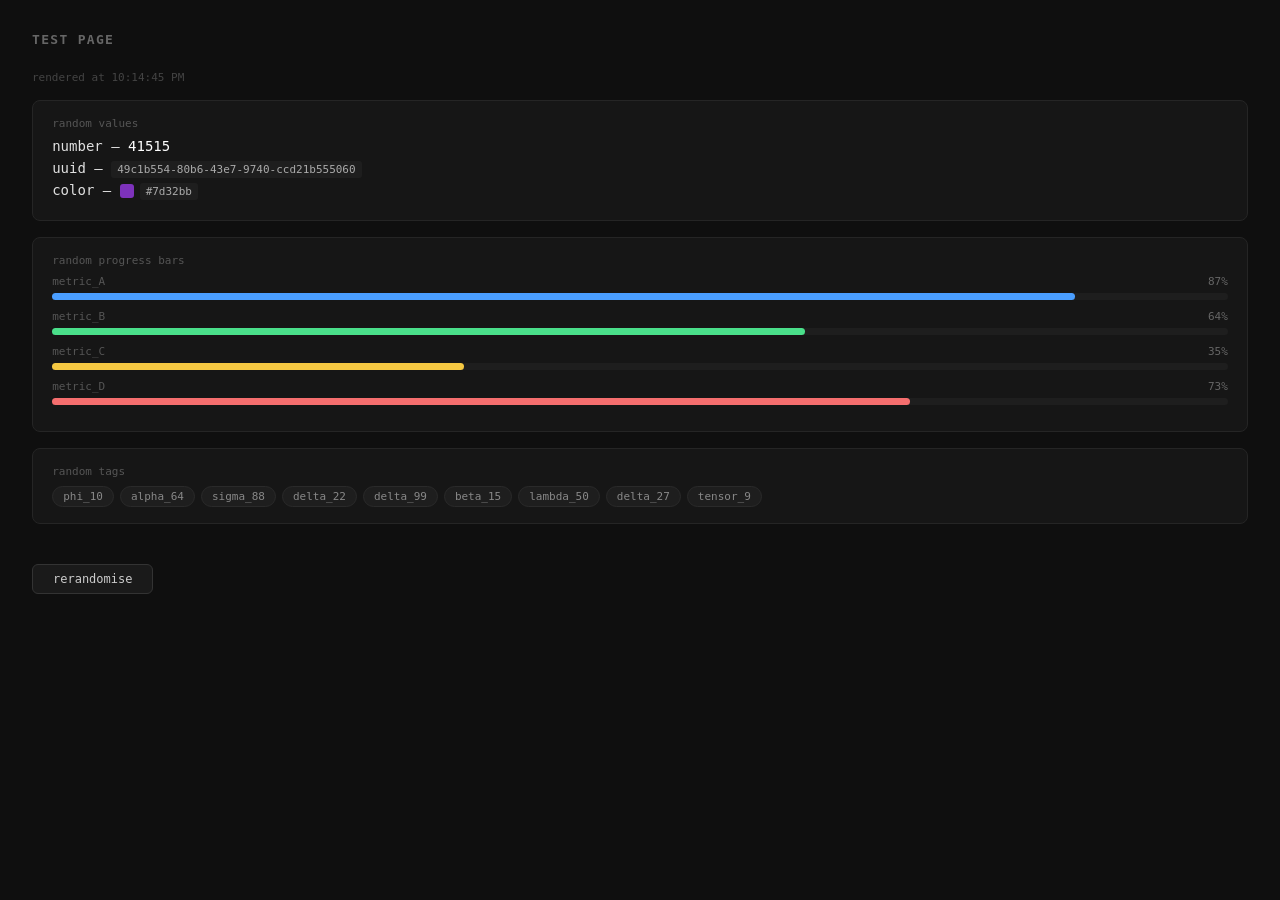
==== index.html @ 6356de1c "Deploy TEST.html via Launchpad" ====
<!DOCTYPE html>
<html lang="en">
<head>
<meta charset="UTF-8">
<meta name="viewport" content="width=device-width, initial-scale=1.0">
<title>Random Test Page</title>
<style>
  * { margin: 0; padding: 0; box-sizing: border-box; }
  body { font-family: monospace; background: #0f0f0f; color: #e0e0e0; padding: 2rem; min-height: 100vh; }
  h1 { font-size: 13px; color: #666; margin-bottom: 1.5rem; letter-spacing: 0.1em; text-transform: uppercase; }
  .card { border: 1px solid #252525; border-radius: 8px; padding: 1rem 1.2rem; margin: 1rem 0; background: #161616; }
  .label { font-size: 11px; color: #555; margin-bottom: 8px; }
  .value { font-size: 14px; color: #e0e0e0; margin-bottom: 6px; }
  .value strong { color: #fff; font-weight: 500; }
  code { font-size: 11px; color: #aaa; background: #1e1e1e; padding: 2px 6px; border-radius: 3px; }
  .colbox { display: inline-block; width: 14px; height: 14px; border-radius: 3px; vertical-align: middle; margin-right: 6px; }
  .bar-track { background: #1e1e1e; border-radius: 4px; height: 7px; margin: 5px 0 10px; }
  .bar-fill { height: 7px; border-radius: 4px; transition: width 0.3s ease; }
  .bar-label { font-size: 11px; color: #555; margin-bottom: 2px; display: flex; justify-content: space-between; }
  .tags { display: flex; flex-wrap: wrap; gap: 6px; }
  .tag { display: inline-block; padding: 3px 10px; border-radius: 20px; font-size: 11px; background: #1e1e1e; color: #888; border: 1px solid #2a2a2a; }
  .btn { margin-top: 1.5rem; padding: 7px 20px; border-radius: 6px; border: 1px solid #333; background: #1a1a1a; color: #ccc; font-family: monospace; font-size: 12px; cursor: pointer; transition: background 0.15s; }
  .btn:hover { background: #252525; color: #fff; }
  .ts { color: #444; font-size: 11px; }
</style>
</head>
<body>

<h1>Test Page</h1>
<p class="ts">rendered at <span id="ts"></span></p>

<div class="card">
  <div class="label">random values</div>
  <div class="value">number — <strong id="rnum"></strong></div>
  <div class="value">uuid — <code id="uuid"></code></div>
  <div class="value">
    color — <span class="colbox" id="colbox"></span><code id="colhex"></code>
  </div>
</div>

<div class="card">
  <div class="label">random progress bars</div>
  <div id="bars"></div>
</div>

<div class="card">
  <div class="label">random tags</div>
  <div class="tags" id="tags"></div>
</div>

<button class="btn" onclick="rerandom()">rerandomise</button>

<script>
const words = ['alpha','beta','gamma','delta','sigma','omega','zeta','kappa','lambda','theta','iota','phi','quanta','vector','tensor','matrix'];
const barColors = ['#4a9eff','#4adf8a','#f5c842','#f56e6e'];
const barNames = ['metric_A','metric_B','metric_C','metric_D'];

function rHex(){ return '#'+Math.floor(Math.random()*16777215).toString(16).padStart(6,'0'); }
function rInt(a,b){ return Math.floor(Math.random()*(b-a+1))+a; }
function rUUID(){ return 'xxxxxxxx-xxxx-4xxx-yxxx-xxxxxxxxxxxx'.replace(/[xy]/g,c=>{const r=Math.random()*16|0;return(c=='x'?r:(r&0x3|0x8)).toString(16)}); }

function rerandom(){
  document.getElementById('ts').textContent = new Date().toLocaleTimeString();
  document.getElementById('rnum').textContent = rInt(1000,99999);
  document.getElementById('uuid').textContent = rUUID();
  const c = rHex();
  document.getElementById('colbox').style.background = c;
  document.getElementById('colhex').textContent = c;

  const bars = document.getElementById('bars');
  bars.innerHTML = '';
  for(let i=0;i<4;i++){
    const w = rInt(10,100);
    bars.innerHTML += `
      <div class="bar-label"><span>${barNames[i]}</span><span style="color:#666">${w}%</span></div>
      <div class="bar-track"><div class="bar-fill" style="width:${w}%;background:${barColors[i]};"></div></div>`;
  }

  const tags = document.getElementById('tags');
  tags.innerHTML = '';
  const n = rInt(5,11);
  for(let i=0;i<n;i++) tags.innerHTML += `<span class="tag">${words[rInt(0,words.length-1)]}_${rInt(1,99)}</span>`;
}

rerandom();
</script>
</body>
</html>
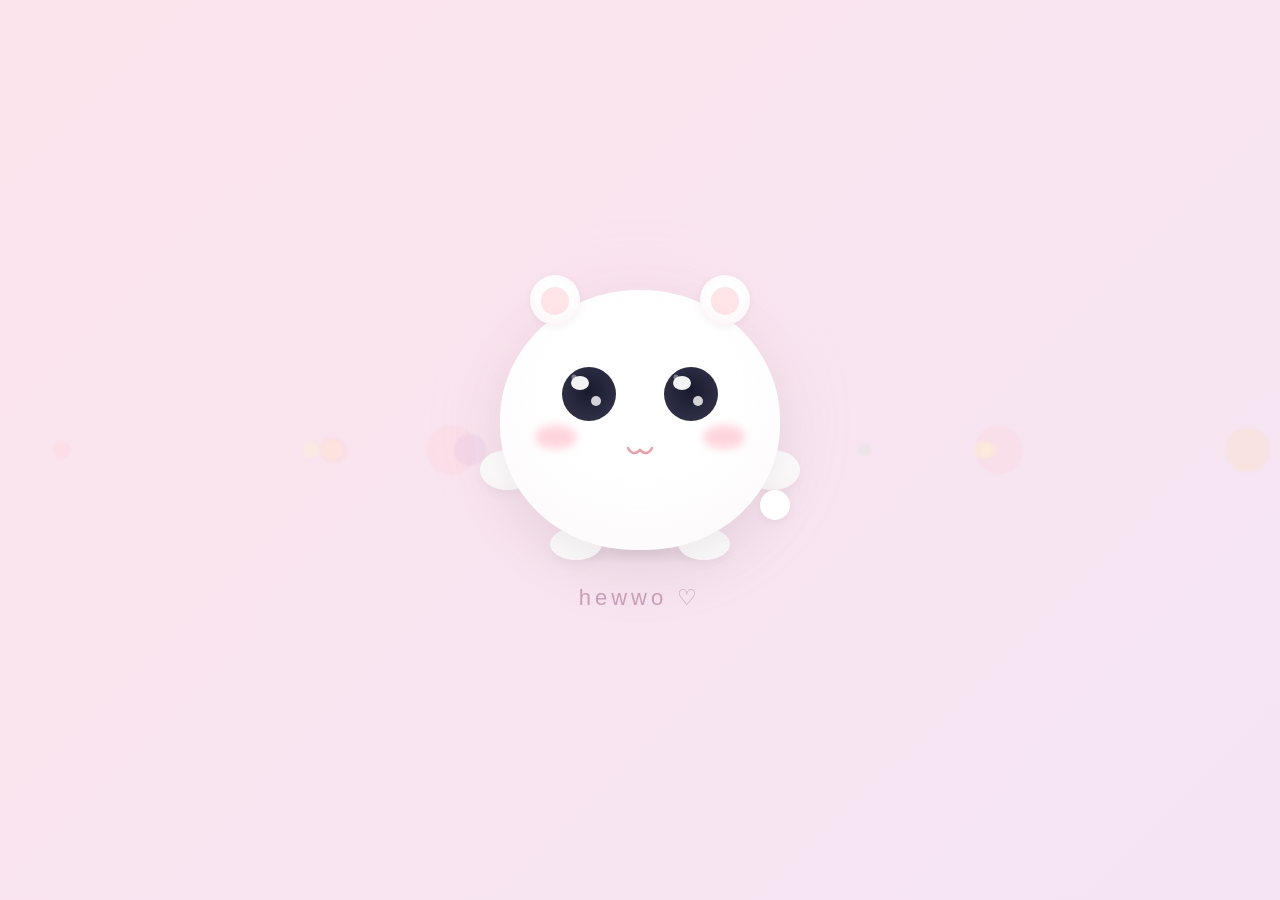
==== commit df8597a8: "Deploy absurdly cute fat white blob character website Single-file HTML page with a disturbingly cute" ====
--- a/index.html
+++ b/index.html
@@ -3,86 +3,584 @@
 <head>
 <meta charset="UTF-8">
 <meta name="viewport" content="width=device-width, initial-scale=1.0">
-<title>Random Test Page</title>
+<title>fren :3</title>
+<link rel="icon" href="data:image/svg+xml,<svg xmlns='http://www.w3.org/2000/svg' viewBox='0 0 100 100'><text y='.9em' font-size='90'>💖</text></svg>">
 <style>
   * { margin: 0; padding: 0; box-sizing: border-box; }
-  body { font-family: monospace; background: #0f0f0f; color: #e0e0e0; padding: 2rem; min-height: 100vh; }
-  h1 { font-size: 13px; color: #666; margin-bottom: 1.5rem; letter-spacing: 0.1em; text-transform: uppercase; }
-  .card { border: 1px solid #252525; border-radius: 8px; padding: 1rem 1.2rem; margin: 1rem 0; background: #161616; }
-  .label { font-size: 11px; color: #555; margin-bottom: 8px; }
-  .value { font-size: 14px; color: #e0e0e0; margin-bottom: 6px; }
-  .value strong { color: #fff; font-weight: 500; }
-  code { font-size: 11px; color: #aaa; background: #1e1e1e; padding: 2px 6px; border-radius: 3px; }
-  .colbox { display: inline-block; width: 14px; height: 14px; border-radius: 3px; vertical-align: middle; margin-right: 6px; }
-  .bar-track { background: #1e1e1e; border-radius: 4px; height: 7px; margin: 5px 0 10px; }
-  .bar-fill { height: 7px; border-radius: 4px; transition: width 0.3s ease; }
-  .bar-label { font-size: 11px; color: #555; margin-bottom: 2px; display: flex; justify-content: space-between; }
-  .tags { display: flex; flex-wrap: wrap; gap: 6px; }
-  .tag { display: inline-block; padding: 3px 10px; border-radius: 20px; font-size: 11px; background: #1e1e1e; color: #888; border: 1px solid #2a2a2a; }
-  .btn { margin-top: 1.5rem; padding: 7px 20px; border-radius: 6px; border: 1px solid #333; background: #1a1a1a; color: #ccc; font-family: monospace; font-size: 12px; cursor: pointer; transition: background 0.15s; }
-  .btn:hover { background: #252525; color: #fff; }
-  .ts { color: #444; font-size: 11px; }
+
+  body {
+    min-height: 100vh;
+    display: flex;
+    flex-direction: column;
+    align-items: center;
+    justify-content: center;
+    overflow: hidden;
+    background: linear-gradient(135deg, #fce4ec, #f3e5f5, #e8eaf6, #e0f7fa, #fff3e0, #fce4ec);
+    background-size: 600% 600%;
+    animation: gradientShift 18s ease infinite;
+    font-family: 'Segoe UI', 'Comic Sans MS', cursive, sans-serif;
+    cursor: url("data:image/svg+xml,<svg xmlns='http://www.w3.org/2000/svg' width='24' height='24' viewBox='0 0 24 24'><text y='18' font-size='18'>♥</text></svg>") 12 12, auto;
+    user-select: none;
+  }
+
+  @keyframes gradientShift {
+    0% { background-position: 0% 50%; }
+    25% { background-position: 50% 100%; }
+    50% { background-position: 100% 50%; }
+    75% { background-position: 50% 0%; }
+    100% { background-position: 0% 50%; }
+  }
+
+  /* Floating bokeh background */
+  .bokeh {
+    position: fixed;
+    border-radius: 50%;
+    opacity: 0.25;
+    pointer-events: none;
+    filter: blur(1px);
+    animation: floatBokeh linear infinite;
+  }
+
+  @keyframes floatBokeh {
+    0% { transform: translateY(110vh) scale(0.5); opacity: 0; }
+    10% { opacity: 0.25; }
+    90% { opacity: 0.25; }
+    100% { transform: translateY(-10vh) scale(1.2); opacity: 0; }
+  }
+
+  /* Scene */
+  .scene {
+    position: relative;
+    display: flex;
+    flex-direction: column;
+    align-items: center;
+    z-index: 1;
+  }
+
+  /* Ground shadow */
+  .ground-shadow {
+    width: 180px;
+    height: 30px;
+    background: radial-gradient(ellipse, rgba(0,0,0,0.1) 0%, transparent 70%);
+    border-radius: 50%;
+    margin-top: -15px;
+    animation: shadowBounce 2s ease-in-out infinite;
+  }
+
+  @keyframes shadowBounce {
+    0%, 100% { transform: scaleX(1); opacity: 0.8; }
+    30% { transform: scaleX(0.85); opacity: 0.5; }
+    60% { transform: scaleX(1.08); opacity: 0.9; }
+  }
+
+  /* Character wrapper */
+  .character {
+    position: relative;
+    animation: bounce 2s ease-in-out infinite;
+    cursor: pointer;
+  }
+
+  @keyframes bounce {
+    0%, 100% { transform: translateY(0) scaleX(1) scaleY(1); }
+    30% { transform: translateY(-18px) scaleX(0.96) scaleY(1.05); }
+    60% { transform: translateY(0) scaleX(1.04) scaleY(0.96); }
+  }
+
+  .character:hover {
+    animation: wiggle 0.4s ease-in-out infinite;
+  }
+
+  @keyframes wiggle {
+    0%, 100% { transform: translateY(-5px) rotate(0deg) scaleX(1.02); }
+    25% { transform: translateY(-10px) rotate(-4deg) scaleX(0.97) scaleY(1.04); }
+    50% { transform: translateY(-5px) rotate(0deg) scaleX(1.03) scaleY(0.97); }
+    75% { transform: translateY(-10px) rotate(4deg) scaleX(0.97) scaleY(1.04); }
+  }
+
+  /* Body */
+  .body {
+    width: 280px;
+    height: 260px;
+    background: #ffffff;
+    border-radius: 50% 50% 48% 48%;
+    position: relative;
+    box-shadow:
+      0 20px 60px rgba(0,0,0,0.08),
+      inset 0 -30px 50px rgba(240,220,230,0.15),
+      inset 0 10px 30px rgba(255,255,255,0.8),
+      0 0 80px rgba(255,200,220,0.15);
+    z-index: 2;
+  }
+
+  /* Ears - tiny round ears on top */
+  .ear {
+    position: absolute;
+    width: 50px;
+    height: 50px;
+    background: #ffffff;
+    border-radius: 50%;
+    top: -15px;
+    box-shadow:
+      inset 0 -5px 15px rgba(240,200,210,0.2),
+      0 2px 10px rgba(0,0,0,0.05);
+    z-index: 1;
+  }
+  .ear.left { left: 30px; }
+  .ear.right { right: 30px; }
+
+  .ear-inner {
+    position: absolute;
+    width: 28px;
+    height: 28px;
+    background: rgba(255,180,190,0.35);
+    border-radius: 50%;
+    top: 12px;
+    left: 11px;
+  }
+
+  /* Eyes */
+  .eye {
+    position: absolute;
+    top: 75px;
+    width: 58px;
+    height: 58px;
+    z-index: 3;
+    animation: blink 4s ease-in-out infinite;
+  }
+  .eye.left { left: 60px; }
+  .eye.right { right: 60px; }
+
+  @keyframes blink {
+    0%, 92%, 100% { transform: scaleY(1); }
+    95%, 97% { transform: scaleY(0.05); }
+  }
+
+  .eye svg { width: 100%; height: 100%; }
+
+  /* Sparkle in eyes */
+  .eye-sparkle {
+    animation: eyeSparkle 1.5s ease-in-out infinite;
+  }
+
+  @keyframes eyeSparkle {
+    0%, 100% { opacity: 0.9; }
+    50% { opacity: 1; r: 6; }
+  }
+
+  /* Blush */
+  .blush {
+    position: absolute;
+    width: 42px;
+    height: 24px;
+    background: rgba(255, 150, 170, 0.4);
+    border-radius: 50%;
+    top: 135px;
+    filter: blur(4px);
+    z-index: 3;
+    animation: blushPulse 2.5s ease-in-out infinite;
+  }
+  .blush.left { left: 35px; }
+  .blush.right { right: 35px; }
+
+  .character:hover .blush {
+    background: rgba(255, 130, 160, 0.65);
+  }
+
+  @keyframes blushPulse {
+    0%, 100% { opacity: 0.6; }
+    50% { opacity: 0.9; }
+  }
+
+  /* Mouth */
+  .mouth {
+    position: absolute;
+    top: 155px;
+    left: 50%;
+    transform: translateX(-50%);
+    z-index: 3;
+    transition: transform 0.2s ease;
+  }
+
+  .character:hover .mouth {
+    transform: translateX(-50%) scaleX(1.3) scaleY(1.1);
+  }
+
+  /* Arms */
+  .arm {
+    position: absolute;
+    width: 55px;
+    height: 40px;
+    background: #ffffff;
+    border-radius: 50%;
+    top: 160px;
+    z-index: 1;
+    box-shadow: 0 5px 15px rgba(0,0,0,0.05), inset 0 -5px 10px rgba(240,220,230,0.1);
+  }
+  .arm.left {
+    left: -20px;
+    animation: waveLeft 3s ease-in-out infinite;
+    transform-origin: right center;
+  }
+  .arm.right {
+    right: -20px;
+    animation: waveRight 3s ease-in-out infinite 0.5s;
+    transform-origin: left center;
+  }
+
+  @keyframes waveLeft {
+    0%, 100% { transform: rotate(-5deg); }
+    50% { transform: rotate(12deg); }
+  }
+  @keyframes waveRight {
+    0%, 100% { transform: rotate(5deg); }
+    50% { transform: rotate(-12deg); }
+  }
+
+  /* Feet */
+  .foot {
+    position: absolute;
+    width: 52px;
+    height: 32px;
+    background: #ffffff;
+    border-radius: 50%;
+    bottom: -10px;
+    z-index: 1;
+    box-shadow: 0 5px 15px rgba(0,0,0,0.05);
+  }
+  .foot.left { left: 50px; }
+  .foot.right { right: 50px; }
+
+  /* Tail */
+  .tail {
+    position: absolute;
+    width: 30px;
+    height: 30px;
+    background: #ffffff;
+    border-radius: 50%;
+    bottom: 30px;
+    right: -10px;
+    z-index: 0;
+    box-shadow: 0 3px 10px rgba(0,0,0,0.05);
+    animation: tailWag 1.5s ease-in-out infinite;
+    transform-origin: left center;
+  }
+
+  @keyframes tailWag {
+    0%, 100% { transform: rotate(-10deg) scale(1); }
+    50% { transform: rotate(15deg) scale(1.05); }
+  }
+
+  /* Label */
+  .label {
+    margin-top: 20px;
+    font-size: 22px;
+    color: rgba(180, 130, 160, 0.7);
+    letter-spacing: 4px;
+    font-weight: 300;
+    animation: labelPulse 3s ease-in-out infinite;
+  }
+
+  @keyframes labelPulse {
+    0%, 100% { opacity: 0.6; transform: scale(1); }
+    50% { opacity: 1; transform: scale(1.05); }
+  }
+
+  /* Particles container */
+  #particles {
+    position: fixed;
+    top: 0; left: 0;
+    width: 100%; height: 100%;
+    pointer-events: none;
+    z-index: 10;
+  }
+
+  .particle {
+    position: absolute;
+    pointer-events: none;
+    z-index: 10;
+  }
+
+  .particle.heart {
+    font-size: 20px;
+    animation: floatUp 2.5s ease-out forwards;
+  }
+
+  .particle.sparkle {
+    width: 8px;
+    height: 8px;
+    animation: sparkleAnim 1.2s ease-out forwards;
+  }
+
+  .particle.sparkle::before,
+  .particle.sparkle::after {
+    content: '';
+    position: absolute;
+    background: currentColor;
+    border-radius: 2px;
+  }
+  .particle.sparkle::before {
+    width: 100%;
+    height: 30%;
+    top: 35%;
+    left: 0;
+  }
+  .particle.sparkle::after {
+    width: 30%;
+    height: 100%;
+    top: 0;
+    left: 35%;
+  }
+
+  @keyframes floatUp {
+    0% { transform: translateY(0) scale(1) rotate(0deg); opacity: 1; }
+    100% { transform: translateY(-140px) scale(0.4) rotate(25deg); opacity: 0; }
+  }
+
+  @keyframes sparkleAnim {
+    0% { transform: scale(0) rotate(0deg); opacity: 1; }
+    50% { transform: scale(1.5) rotate(90deg); opacity: 0.8; }
+    100% { transform: scale(0) rotate(180deg); opacity: 0; }
+  }
+
+  /* Squish on click */
+  .character.squish {
+    animation: squish 0.5s ease-out;
+  }
+
+  @keyframes squish {
+    0% { transform: scaleX(1) scaleY(1); }
+    20% { transform: scaleX(1.25) scaleY(0.7); }
+    40% { transform: scaleX(0.9) scaleY(1.15); }
+    60% { transform: scaleX(1.08) scaleY(0.93); }
+    80% { transform: scaleX(0.98) scaleY(1.03); }
+    100% { transform: scaleX(1) scaleY(1); }
+  }
+
+  /* Eye highlight tracking */
+  .eye-highlight-main, .eye-highlight-small {
+    transition: transform 0.15s ease-out;
+  }
+
+  /* Responsive */
+  @media (max-width: 500px) {
+    .character { transform-origin: center center; }
+    .body { width: 200px; height: 186px; }
+    .eye { width: 42px; height: 42px; top: 52px; }
+    .eye.left { left: 42px; }
+    .eye.right { right: 42px; }
+    .blush { top: 96px; width: 32px; height: 18px; }
+    .blush.left { left: 24px; }
+    .blush.right { right: 24px; }
+    .mouth { top: 110px; }
+    .arm { width: 40px; height: 30px; top: 115px; }
+    .foot { width: 38px; height: 24px; }
+    .foot.left { left: 34px; }
+    .foot.right { right: 34px; }
+    .ear { width: 36px; height: 36px; top: -10px; }
+    .ear.left { left: 20px; }
+    .ear.right { right: 20px; }
+    .ear-inner { width: 20px; height: 20px; top: 8px; left: 8px; }
+    .tail { width: 22px; height: 22px; }
+    .ground-shadow { width: 130px; }
+    .label { font-size: 18px; }
+  }
 </style>
 </head>
 <body>
 
-<h1>Test Page</h1>
-<p class="ts">rendered at <span id="ts"></span></p>
-
-<div class="card">
-  <div class="label">random values</div>
-  <div class="value">number — <strong id="rnum"></strong></div>
-  <div class="value">uuid — <code id="uuid"></code></div>
-  <div class="value">
-    color — <span class="colbox" id="colbox"></span><code id="colhex"></code>
+<!-- Particle container -->
+<div id="particles"></div>
+
+<div class="scene">
+  <div class="character" id="character">
+    <div class="body">
+      <!-- Ears -->
+      <div class="ear left"><div class="ear-inner"></div></div>
+      <div class="ear right"><div class="ear-inner"></div></div>
+
+      <!-- Eyes -->
+      <div class="eye left" id="eyeLeft">
+        <svg viewBox="0 0 58 58">
+          <defs>
+            <radialGradient id="eyeGrad" cx="50%" cy="45%" r="50%">
+              <stop offset="0%" stop-color="#1a1a2e"/>
+              <stop offset="100%" stop-color="#2d2d44"/>
+            </radialGradient>
+          </defs>
+          <circle cx="29" cy="29" r="27" fill="url(#eyeGrad)" stroke="none"/>
+          <ellipse class="eye-highlight-main" cx="20" cy="18" rx="9" ry="7" fill="white" opacity="0.95"/>
+          <circle class="eye-highlight-small eye-sparkle" cx="36" cy="36" r="5" fill="white" opacity="0.8"/>
+          <circle cx="14" cy="12" r="2.5" fill="white" opacity="0.4"/>
+        </svg>
+      </div>
+      <div class="eye right" id="eyeRight">
+        <svg viewBox="0 0 58 58">
+          <circle cx="29" cy="29" r="27" fill="url(#eyeGrad)" stroke="none"/>
+          <ellipse class="eye-highlight-main" cx="20" cy="18" rx="9" ry="7" fill="white" opacity="0.95"/>
+          <circle class="eye-highlight-small eye-sparkle" cx="36" cy="36" r="5" fill="white" opacity="0.8"/>
+          <circle cx="14" cy="12" r="2.5" fill="white" opacity="0.4"/>
+        </svg>
+      </div>
+
+      <!-- Blush -->
+      <div class="blush left"></div>
+      <div class="blush right"></div>
+
+      <!-- Mouth - cat mouth w shape -->
+      <div class="mouth">
+        <svg width="30" height="14" viewBox="0 0 30 14">
+          <path d="M3,3 Q8,12 15,5 Q22,12 27,3" fill="none" stroke="#e8a0a8" stroke-width="2.5" stroke-linecap="round"/>
+        </svg>
+      </div>
+
+      <!-- Tail -->
+      <div class="tail"></div>
+    </div>
+
+    <!-- Arms -->
+    <div class="arm left"></div>
+    <div class="arm right"></div>
+
+    <!-- Feet -->
+    <div class="foot left"></div>
+    <div class="foot right"></div>
   </div>
+
+  <!-- Ground shadow -->
+  <div class="ground-shadow"></div>
+
+  <!-- Label -->
+  <p class="label">hewwo ♡</p>
 </div>
 
-<div class="card">
-  <div class="label">random progress bars</div>
-  <div id="bars"></div>
-</div>
-
-<div class="card">
-  <div class="label">random tags</div>
-  <div class="tags" id="tags"></div>
-</div>
-
-<button class="btn" onclick="rerandom()">rerandomise</button>
-
 <script>
-const words = ['alpha','beta','gamma','delta','sigma','omega','zeta','kappa','lambda','theta','iota','phi','quanta','vector','tensor','matrix'];
-const barColors = ['#4a9eff','#4adf8a','#f5c842','#f56e6e'];
-const barNames = ['metric_A','metric_B','metric_C','metric_D'];
-
-function rHex(){ return '#'+Math.floor(Math.random()*16777215).toString(16).padStart(6,'0'); }
-function rInt(a,b){ return Math.floor(Math.random()*(b-a+1))+a; }
-function rUUID(){ return 'xxxxxxxx-xxxx-4xxx-yxxx-xxxxxxxxxxxx'.replace(/[xy]/g,c=>{const r=Math.random()*16|0;return(c=='x'?r:(r&0x3|0x8)).toString(16)}); }
-
-function rerandom(){
-  document.getElementById('ts').textContent = new Date().toLocaleTimeString();
-  document.getElementById('rnum').textContent = rInt(1000,99999);
-  document.getElementById('uuid').textContent = rUUID();
-  const c = rHex();
-  document.getElementById('colbox').style.background = c;
-  document.getElementById('colhex').textContent = c;
-
-  const bars = document.getElementById('bars');
-  bars.innerHTML = '';
-  for(let i=0;i<4;i++){
-    const w = rInt(10,100);
-    bars.innerHTML += `
-      <div class="bar-label"><span>${barNames[i]}</span><span style="color:#666">${w}%</span></div>
-      <div class="bar-track"><div class="bar-fill" style="width:${w}%;background:${barColors[i]};"></div></div>`;
-  }
-
-  const tags = document.getElementById('tags');
-  tags.innerHTML = '';
-  const n = rInt(5,11);
-  for(let i=0;i<n;i++) tags.innerHTML += `<span class="tag">${words[rInt(0,words.length-1)]}_${rInt(1,99)}</span>`;
-}
-
-rerandom();
+  const character = document.getElementById('character');
+  const particleContainer = document.getElementById('particles');
+  const eyeLeft = document.getElementById('eyeLeft');
+  const eyeRight = document.getElementById('eyeRight');
+
+  const heartColors = ['#ffb3ba','#ffdfba','#ffffba','#baffc9','#bae1ff','#e8b3ff','#ffb3de'];
+  const sparkleColors = ['#ffd700','#ff69b4','#87ceeb','#dda0dd','#ffa07a','#98fb98'];
+  const hearts = ['♥','♡','❤','💕','💖','💗','✿','🌸'];
+
+  let particleCount = 0;
+  const MAX_PARTICLES = 40;
+
+  // Spawn floating bokeh background
+  function createBokeh() {
+    const colors = ['#ffcdd2','#f8bbd0','#e1bee7','#c5cae9','#b3e5fc','#c8e6c9','#fff9c4','#ffe0b2'];
+    for (let i = 0; i < 15; i++) {
+      const b = document.createElement('div');
+      b.className = 'bokeh';
+      const size = 10 + Math.random() * 40;
+      b.style.width = size + 'px';
+      b.style.height = size + 'px';
+      b.style.left = Math.random() * 100 + 'vw';
+      b.style.background = colors[Math.floor(Math.random() * colors.length)];
+      b.style.animationDuration = (8 + Math.random() * 12) + 's';
+      b.style.animationDelay = (-Math.random() * 20) + 's';
+      document.body.appendChild(b);
+    }
+  }
+  createBokeh();
+
+  // Particle spawning
+  function spawnHeart(x, y) {
+    if (particleCount >= MAX_PARTICLES) return;
+    const el = document.createElement('div');
+    el.className = 'particle heart';
+    el.textContent = hearts[Math.floor(Math.random() * hearts.length)];
+    el.style.left = (x + (Math.random() - 0.5) * 80) + 'px';
+    el.style.top = (y + (Math.random() - 0.5) * 40) + 'px';
+    el.style.fontSize = (14 + Math.random() * 18) + 'px';
+    el.style.color = heartColors[Math.floor(Math.random() * heartColors.length)];
+    el.style.animationDuration = (1.8 + Math.random() * 1.5) + 's';
+    particleContainer.appendChild(el);
+    particleCount++;
+    el.addEventListener('animationend', () => { el.remove(); particleCount--; });
+  }
+
+  function spawnSparkle(x, y) {
+    if (particleCount >= MAX_PARTICLES) return;
+    const el = document.createElement('div');
+    el.className = 'particle sparkle';
+    el.style.left = (x + (Math.random() - 0.5) * 100) + 'px';
+    el.style.top = (y + (Math.random() - 0.5) * 60) + 'px';
+    el.style.color = sparkleColors[Math.floor(Math.random() * sparkleColors.length)];
+    el.style.animationDuration = (0.8 + Math.random() * 0.8) + 's';
+    const size = 6 + Math.random() * 8;
+    el.style.width = size + 'px';
+    el.style.height = size + 'px';
+    particleContainer.appendChild(el);
+    particleCount++;
+    el.addEventListener('animationend', () => { el.remove(); particleCount--; });
+  }
+
+  // Ambient particles
+  setInterval(() => {
+    const rect = character.getBoundingClientRect();
+    const cx = rect.left + rect.width / 2;
+    const cy = rect.top + rect.height / 2;
+    spawnHeart(cx, cy - 30);
+    if (Math.random() > 0.4) spawnSparkle(cx, cy);
+  }, 1200);
+
+  // Hover burst
+  let hoverBurst = false;
+  character.addEventListener('mouseenter', () => {
+    if (hoverBurst) return;
+    hoverBurst = true;
+    const rect = character.getBoundingClientRect();
+    const cx = rect.left + rect.width / 2;
+    const cy = rect.top + rect.height / 2;
+    for (let i = 0; i < 8; i++) {
+      setTimeout(() => {
+        spawnHeart(cx, cy - 20);
+        spawnSparkle(cx, cy);
+      }, i * 60);
+    }
+  });
+  character.addEventListener('mouseleave', () => { hoverBurst = false; });
+
+  // Click squish + burst
+  character.addEventListener('click', (e) => {
+    character.classList.remove('squish');
+    void character.offsetWidth;
+    character.classList.add('squish');
+    setTimeout(() => character.classList.remove('squish'), 500);
+
+    const rect = character.getBoundingClientRect();
+    const cx = rect.left + rect.width / 2;
+    const cy = rect.top + rect.height / 2;
+    for (let i = 0; i < 15; i++) {
+      setTimeout(() => {
+        spawnHeart(cx, cy - 30);
+        spawnSparkle(cx, cy - 10);
+      }, i * 40);
+    }
+  });
+
+  // Eye tracking - eyes follow mouse
+  document.addEventListener('mousemove', (e) => {
+    const rect = character.getBoundingClientRect();
+    const cx = rect.left + rect.width / 2;
+    const cy = rect.top + rect.height * 0.35;
+    const dx = (e.clientX - cx) / window.innerWidth * 5;
+    const dy = (e.clientY - cy) / window.innerHeight * 4;
+    const clampDx = Math.max(-3.5, Math.min(3.5, dx));
+    const clampDy = Math.max(-2.5, Math.min(2.5, dy));
+
+    const highlights = document.querySelectorAll('.eye-highlight-main, .eye-highlight-small');
+    highlights.forEach(h => {
+      h.style.transform = `translate(${clampDx}px, ${clampDy}px)`;
+    });
+  });
+
+  // Touch support for mobile
+  character.addEventListener('touchstart', (e) => {
+    e.preventDefault();
+    character.click();
+  }, { passive: false });
 </script>
 </body>
 </html>
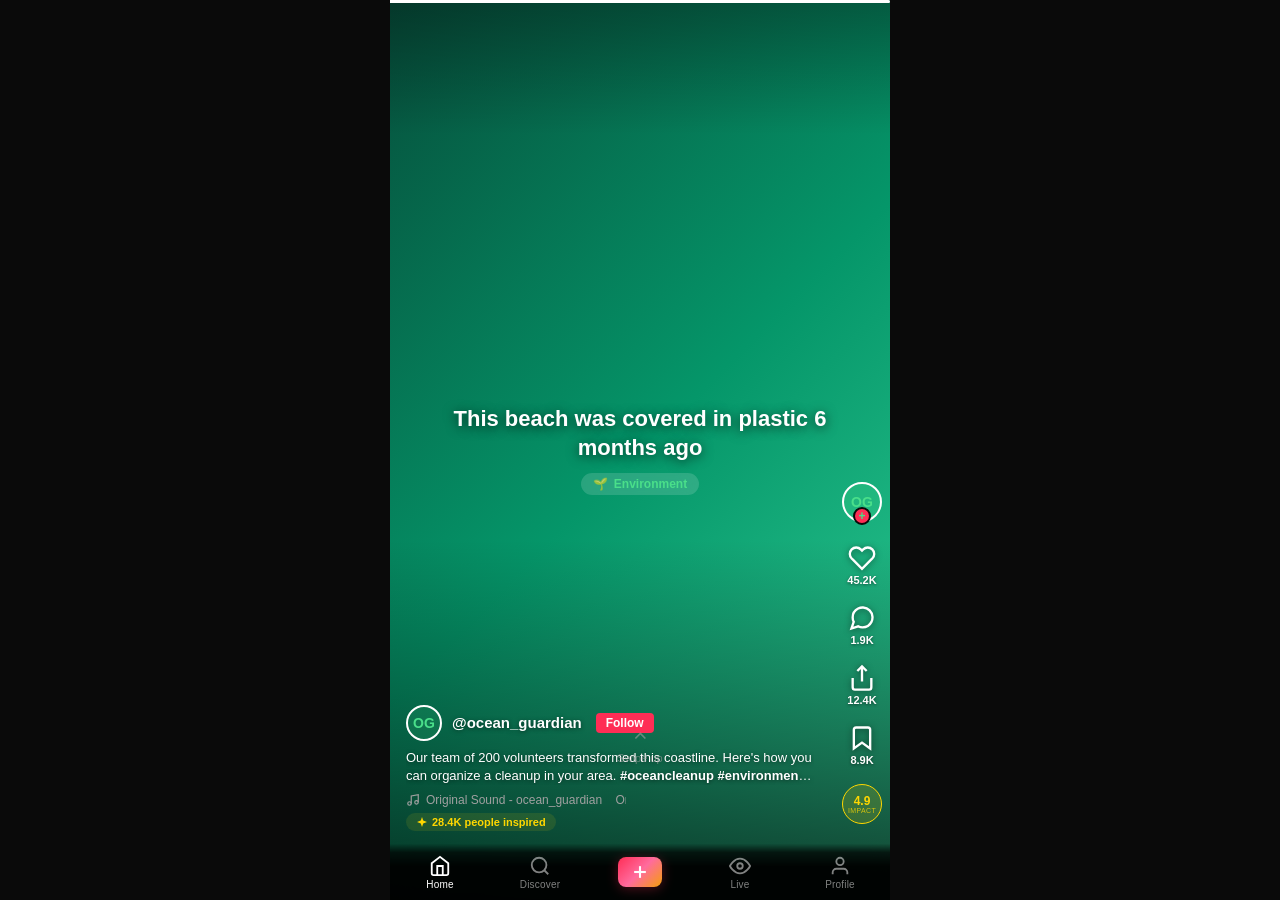
==== commit 13d4224e: "Build Uplift prototype — TikTok-style positive impact short-form video app Full working prototype wi" ====
--- a/index.html
+++ b/index.html
@@ -1,586 +1,78 @@
 <!DOCTYPE html>
 <html lang="en">
 <head>
-<meta charset="UTF-8">
-<meta name="viewport" content="width=device-width, initial-scale=1.0">
-<title>fren :3</title>
-<link rel="icon" href="data:image/svg+xml,<svg xmlns='http://www.w3.org/2000/svg' viewBox='0 0 100 100'><text y='.9em' font-size='90'>💖</text></svg>">
-<style>
-  * { margin: 0; padding: 0; box-sizing: border-box; }
-
-  body {
-    min-height: 100vh;
-    display: flex;
-    flex-direction: column;
-    align-items: center;
-    justify-content: center;
-    overflow: hidden;
-    background: linear-gradient(135deg, #fce4ec, #f3e5f5, #e8eaf6, #e0f7fa, #fff3e0, #fce4ec);
-    background-size: 600% 600%;
-    animation: gradientShift 18s ease infinite;
-    font-family: 'Segoe UI', 'Comic Sans MS', cursive, sans-serif;
-    cursor: url("data:image/svg+xml,<svg xmlns='http://www.w3.org/2000/svg' width='24' height='24' viewBox='0 0 24 24'><text y='18' font-size='18'>♥</text></svg>") 12 12, auto;
-    user-select: none;
-  }
-
-  @keyframes gradientShift {
-    0% { background-position: 0% 50%; }
-    25% { background-position: 50% 100%; }
-    50% { background-position: 100% 50%; }
-    75% { background-position: 50% 0%; }
-    100% { background-position: 0% 50%; }
-  }
-
-  /* Floating bokeh background */
-  .bokeh {
-    position: fixed;
-    border-radius: 50%;
-    opacity: 0.25;
-    pointer-events: none;
-    filter: blur(1px);
-    animation: floatBokeh linear infinite;
-  }
-
-  @keyframes floatBokeh {
-    0% { transform: translateY(110vh) scale(0.5); opacity: 0; }
-    10% { opacity: 0.25; }
-    90% { opacity: 0.25; }
-    100% { transform: translateY(-10vh) scale(1.2); opacity: 0; }
-  }
-
-  /* Scene */
-  .scene {
-    position: relative;
-    display: flex;
-    flex-direction: column;
-    align-items: center;
-    z-index: 1;
-  }
-
-  /* Ground shadow */
-  .ground-shadow {
-    width: 180px;
-    height: 30px;
-    background: radial-gradient(ellipse, rgba(0,0,0,0.1) 0%, transparent 70%);
-    border-radius: 50%;
-    margin-top: -15px;
-    animation: shadowBounce 2s ease-in-out infinite;
-  }
-
-  @keyframes shadowBounce {
-    0%, 100% { transform: scaleX(1); opacity: 0.8; }
-    30% { transform: scaleX(0.85); opacity: 0.5; }
-    60% { transform: scaleX(1.08); opacity: 0.9; }
-  }
-
-  /* Character wrapper */
-  .character {
-    position: relative;
-    animation: bounce 2s ease-in-out infinite;
-    cursor: pointer;
-  }
-
-  @keyframes bounce {
-    0%, 100% { transform: translateY(0) scaleX(1) scaleY(1); }
-    30% { transform: translateY(-18px) scaleX(0.96) scaleY(1.05); }
-    60% { transform: translateY(0) scaleX(1.04) scaleY(0.96); }
-  }
-
-  .character:hover {
-    animation: wiggle 0.4s ease-in-out infinite;
-  }
-
-  @keyframes wiggle {
-    0%, 100% { transform: translateY(-5px) rotate(0deg) scaleX(1.02); }
-    25% { transform: translateY(-10px) rotate(-4deg) scaleX(0.97) scaleY(1.04); }
-    50% { transform: translateY(-5px) rotate(0deg) scaleX(1.03) scaleY(0.97); }
-    75% { transform: translateY(-10px) rotate(4deg) scaleX(0.97) scaleY(1.04); }
-  }
-
-  /* Body */
-  .body {
-    width: 280px;
-    height: 260px;
-    background: #ffffff;
-    border-radius: 50% 50% 48% 48%;
-    position: relative;
-    box-shadow:
-      0 20px 60px rgba(0,0,0,0.08),
-      inset 0 -30px 50px rgba(240,220,230,0.15),
-      inset 0 10px 30px rgba(255,255,255,0.8),
-      0 0 80px rgba(255,200,220,0.15);
-    z-index: 2;
-  }
-
-  /* Ears - tiny round ears on top */
-  .ear {
-    position: absolute;
-    width: 50px;
-    height: 50px;
-    background: #ffffff;
-    border-radius: 50%;
-    top: -15px;
-    box-shadow:
-      inset 0 -5px 15px rgba(240,200,210,0.2),
-      0 2px 10px rgba(0,0,0,0.05);
-    z-index: 1;
-  }
-  .ear.left { left: 30px; }
-  .ear.right { right: 30px; }
-
-  .ear-inner {
-    position: absolute;
-    width: 28px;
-    height: 28px;
-    background: rgba(255,180,190,0.35);
-    border-radius: 50%;
-    top: 12px;
-    left: 11px;
-  }
-
-  /* Eyes */
-  .eye {
-    position: absolute;
-    top: 75px;
-    width: 58px;
-    height: 58px;
-    z-index: 3;
-    animation: blink 4s ease-in-out infinite;
-  }
-  .eye.left { left: 60px; }
-  .eye.right { right: 60px; }
-
-  @keyframes blink {
-    0%, 92%, 100% { transform: scaleY(1); }
-    95%, 97% { transform: scaleY(0.05); }
-  }
-
-  .eye svg { width: 100%; height: 100%; }
-
-  /* Sparkle in eyes */
-  .eye-sparkle {
-    animation: eyeSparkle 1.5s ease-in-out infinite;
-  }
-
-  @keyframes eyeSparkle {
-    0%, 100% { opacity: 0.9; }
-    50% { opacity: 1; r: 6; }
-  }
-
-  /* Blush */
-  .blush {
-    position: absolute;
-    width: 42px;
-    height: 24px;
-    background: rgba(255, 150, 170, 0.4);
-    border-radius: 50%;
-    top: 135px;
-    filter: blur(4px);
-    z-index: 3;
-    animation: blushPulse 2.5s ease-in-out infinite;
-  }
-  .blush.left { left: 35px; }
-  .blush.right { right: 35px; }
-
-  .character:hover .blush {
-    background: rgba(255, 130, 160, 0.65);
-  }
-
-  @keyframes blushPulse {
-    0%, 100% { opacity: 0.6; }
-    50% { opacity: 0.9; }
-  }
-
-  /* Mouth */
-  .mouth {
-    position: absolute;
-    top: 155px;
-    left: 50%;
-    transform: translateX(-50%);
-    z-index: 3;
-    transition: transform 0.2s ease;
-  }
-
-  .character:hover .mouth {
-    transform: translateX(-50%) scaleX(1.3) scaleY(1.1);
-  }
-
-  /* Arms */
-  .arm {
-    position: absolute;
-    width: 55px;
-    height: 40px;
-    background: #ffffff;
-    border-radius: 50%;
-    top: 160px;
-    z-index: 1;
-    box-shadow: 0 5px 15px rgba(0,0,0,0.05), inset 0 -5px 10px rgba(240,220,230,0.1);
-  }
-  .arm.left {
-    left: -20px;
-    animation: waveLeft 3s ease-in-out infinite;
-    transform-origin: right center;
-  }
-  .arm.right {
-    right: -20px;
-    animation: waveRight 3s ease-in-out infinite 0.5s;
-    transform-origin: left center;
-  }
-
-  @keyframes waveLeft {
-    0%, 100% { transform: rotate(-5deg); }
-    50% { transform: rotate(12deg); }
-  }
-  @keyframes waveRight {
-    0%, 100% { transform: rotate(5deg); }
-    50% { transform: rotate(-12deg); }
-  }
-
-  /* Feet */
-  .foot {
-    position: absolute;
-    width: 52px;
-    height: 32px;
-    background: #ffffff;
-    border-radius: 50%;
-    bottom: -10px;
-    z-index: 1;
-    box-shadow: 0 5px 15px rgba(0,0,0,0.05);
-  }
-  .foot.left { left: 50px; }
-  .foot.right { right: 50px; }
-
-  /* Tail */
-  .tail {
-    position: absolute;
-    width: 30px;
-    height: 30px;
-    background: #ffffff;
-    border-radius: 50%;
-    bottom: 30px;
-    right: -10px;
-    z-index: 0;
-    box-shadow: 0 3px 10px rgba(0,0,0,0.05);
-    animation: tailWag 1.5s ease-in-out infinite;
-    transform-origin: left center;
-  }
-
-  @keyframes tailWag {
-    0%, 100% { transform: rotate(-10deg) scale(1); }
-    50% { transform: rotate(15deg) scale(1.05); }
-  }
-
-  /* Label */
-  .label {
-    margin-top: 20px;
-    font-size: 22px;
-    color: rgba(180, 130, 160, 0.7);
-    letter-spacing: 4px;
-    font-weight: 300;
-    animation: labelPulse 3s ease-in-out infinite;
-  }
-
-  @keyframes labelPulse {
-    0%, 100% { opacity: 0.6; transform: scale(1); }
-    50% { opacity: 1; transform: scale(1.05); }
-  }
-
-  /* Particles container */
-  #particles {
-    position: fixed;
-    top: 0; left: 0;
-    width: 100%; height: 100%;
-    pointer-events: none;
-    z-index: 10;
-  }
-
-  .particle {
-    position: absolute;
-    pointer-events: none;
-    z-index: 10;
-  }
-
-  .particle.heart {
-    font-size: 20px;
-    animation: floatUp 2.5s ease-out forwards;
-  }
-
-  .particle.sparkle {
-    width: 8px;
-    height: 8px;
-    animation: sparkleAnim 1.2s ease-out forwards;
-  }
-
-  .particle.sparkle::before,
-  .particle.sparkle::after {
-    content: '';
-    position: absolute;
-    background: currentColor;
-    border-radius: 2px;
-  }
-  .particle.sparkle::before {
-    width: 100%;
-    height: 30%;
-    top: 35%;
-    left: 0;
-  }
-  .particle.sparkle::after {
-    width: 30%;
-    height: 100%;
-    top: 0;
-    left: 35%;
-  }
-
-  @keyframes floatUp {
-    0% { transform: translateY(0) scale(1) rotate(0deg); opacity: 1; }
-    100% { transform: translateY(-140px) scale(0.4) rotate(25deg); opacity: 0; }
-  }
-
-  @keyframes sparkleAnim {
-    0% { transform: scale(0) rotate(0deg); opacity: 1; }
-    50% { transform: scale(1.5) rotate(90deg); opacity: 0.8; }
-    100% { transform: scale(0) rotate(180deg); opacity: 0; }
-  }
-
-  /* Squish on click */
-  .character.squish {
-    animation: squish 0.5s ease-out;
-  }
-
-  @keyframes squish {
-    0% { transform: scaleX(1) scaleY(1); }
-    20% { transform: scaleX(1.25) scaleY(0.7); }
-    40% { transform: scaleX(0.9) scaleY(1.15); }
-    60% { transform: scaleX(1.08) scaleY(0.93); }
-    80% { transform: scaleX(0.98) scaleY(1.03); }
-    100% { transform: scaleX(1) scaleY(1); }
-  }
-
-  /* Eye highlight tracking */
-  .eye-highlight-main, .eye-highlight-small {
-    transition: transform 0.15s ease-out;
-  }
-
-  /* Responsive */
-  @media (max-width: 500px) {
-    .character { transform-origin: center center; }
-    .body { width: 200px; height: 186px; }
-    .eye { width: 42px; height: 42px; top: 52px; }
-    .eye.left { left: 42px; }
-    .eye.right { right: 42px; }
-    .blush { top: 96px; width: 32px; height: 18px; }
-    .blush.left { left: 24px; }
-    .blush.right { right: 24px; }
-    .mouth { top: 110px; }
-    .arm { width: 40px; height: 30px; top: 115px; }
-    .foot { width: 38px; height: 24px; }
-    .foot.left { left: 34px; }
-    .foot.right { right: 34px; }
-    .ear { width: 36px; height: 36px; top: -10px; }
-    .ear.left { left: 20px; }
-    .ear.right { right: 20px; }
-    .ear-inner { width: 20px; height: 20px; top: 8px; left: 8px; }
-    .tail { width: 22px; height: 22px; }
-    .ground-shadow { width: 130px; }
-    .label { font-size: 18px; }
-  }
-</style>
+  <meta charset="UTF-8">
+  <meta name="viewport" content="width=device-width, initial-scale=1.0, maximum-scale=1.0, user-scalable=no, viewport-fit=cover">
+  <meta name="theme-color" content="#0a0a0a">
+  <meta name="apple-mobile-web-app-capable" content="yes">
+  <meta name="apple-mobile-web-app-status-bar-style" content="black-translucent">
+  <title>Uplift — Content That Matters</title>
+  <link rel="stylesheet" href="css/app.css">
 </head>
 <body>
 
-<!-- Particle container -->
-<div id="particles"></div>
+  <!-- App Shell -->
+  <div id="app">
 
-<div class="scene">
-  <div class="character" id="character">
-    <div class="body">
-      <!-- Ears -->
-      <div class="ear left"><div class="ear-inner"></div></div>
-      <div class="ear right"><div class="ear-inner"></div></div>
+    <!-- Pages -->
+    <div id="page-feed" class="page active"></div>
+    <div id="page-discover" class="page"></div>
+    <div id="page-create" class="page"></div>
+    <div id="page-live" class="page"></div>
+    <div id="page-profile" class="page"></div>
 
-      <!-- Eyes -->
-      <div class="eye left" id="eyeLeft">
-        <svg viewBox="0 0 58 58">
-          <defs>
-            <radialGradient id="eyeGrad" cx="50%" cy="45%" r="50%">
-              <stop offset="0%" stop-color="#1a1a2e"/>
-              <stop offset="100%" stop-color="#2d2d44"/>
-            </radialGradient>
-          </defs>
-          <circle cx="29" cy="29" r="27" fill="url(#eyeGrad)" stroke="none"/>
-          <ellipse class="eye-highlight-main" cx="20" cy="18" rx="9" ry="7" fill="white" opacity="0.95"/>
-          <circle class="eye-highlight-small eye-sparkle" cx="36" cy="36" r="5" fill="white" opacity="0.8"/>
-          <circle cx="14" cy="12" r="2.5" fill="white" opacity="0.4"/>
-        </svg>
+    <!-- Comment Bottom Sheet -->
+    <div id="comment-backdrop" class="comment-backdrop"></div>
+    <div id="comment-sheet" class="comment-sheet">
+      <div class="comment-sheet-handle"></div>
+      <div class="comment-sheet-header">
+        <span class="comment-sheet-count"></span>
+        <button class="comment-sheet-close" aria-label="Close comments">&times;</button>
       </div>
-      <div class="eye right" id="eyeRight">
-        <svg viewBox="0 0 58 58">
-          <circle cx="29" cy="29" r="27" fill="url(#eyeGrad)" stroke="none"/>
-          <ellipse class="eye-highlight-main" cx="20" cy="18" rx="9" ry="7" fill="white" opacity="0.95"/>
-          <circle class="eye-highlight-small eye-sparkle" cx="36" cy="36" r="5" fill="white" opacity="0.8"/>
-          <circle cx="14" cy="12" r="2.5" fill="white" opacity="0.4"/>
-        </svg>
+      <div class="comment-sheet-list" id="comment-list"></div>
+      <div class="comment-sheet-input">
+        <div class="comment-avatar-small"></div>
+        <input type="text" placeholder="Add a comment..." id="comment-input">
+        <button class="comment-send" id="comment-send">
+          <svg width="20" height="20" viewBox="0 0 24 24" fill="none" stroke="currentColor" stroke-width="2"><path d="M22 2L11 13"/><path d="M22 2L15 22L11 13L2 9L22 2Z"/></svg>
+        </button>
+      </div>
+    </div>
+
+    <!-- Toast notification -->
+    <div id="toast" class="toast"></div>
+
+    <!-- Double-tap heart animation -->
+    <div id="heart-burst" class="heart-burst">
+      <svg width="80" height="80" viewBox="0 0 24 24" fill="#FF2D55"><path d="M20.84 4.61a5.5 5.5 0 0 0-7.78 0L12 5.67l-1.06-1.06a5.5 5.5 0 0 0-7.78 7.78l1.06 1.06L12 21.23l7.78-7.78 1.06-1.06a5.5 5.5 0 0 0 0-7.78z"/></svg>
       </div>
 
-      <!-- Blush -->
-      <div class="blush left"></div>
-      <div class="blush right"></div>
-
-      <!-- Mouth - cat mouth w shape -->
-      <div class="mouth">
-        <svg width="30" height="14" viewBox="0 0 30 14">
-          <path d="M3,3 Q8,12 15,5 Q22,12 27,3" fill="none" stroke="#e8a0a8" stroke-width="2.5" stroke-linecap="round"/>
-        </svg>
-      </div>
-
-      <!-- Tail -->
-      <div class="tail"></div>
-    </div>
-
-    <!-- Arms -->
-    <div class="arm left"></div>
-    <div class="arm right"></div>
-
-    <!-- Feet -->
-    <div class="foot left"></div>
-    <div class="foot right"></div>
+    <!-- Bottom Navigation -->
+    <nav id="bottom-nav" class="bottom-nav">
+      <button class="nav-item active" data-page="feed">
+        <svg width="24" height="24" viewBox="0 0 24 24" fill="none" stroke="currentColor" stroke-width="2"><path d="M3 9l9-7 9 7v11a2 2 0 0 1-2 2H5a2 2 0 0 1-2-2z"/><polyline points="9 22 9 12 15 12 15 22"/></svg>
+        <span>Home</span>
+      </button>
+      <button class="nav-item" data-page="discover">
+        <svg width="24" height="24" viewBox="0 0 24 24" fill="none" stroke="currentColor" stroke-width="2"><circle cx="11" cy="11" r="8"/><path d="M21 21l-4.35-4.35"/></svg>
+        <span>Discover</span>
+      </button>
+      <button class="nav-item nav-create" data-page="create">
+        <div class="nav-create-btn">
+          <svg width="24" height="24" viewBox="0 0 24 24" fill="none" stroke="currentColor" stroke-width="2.5"><line x1="12" y1="5" x2="12" y2="19"/><line x1="5" y1="12" x2="19" y2="12"/></svg>
+        </div>
+      </button>
+      <button class="nav-item" data-page="live">
+        <svg width="24" height="24" viewBox="0 0 24 24" fill="none" stroke="currentColor" stroke-width="2"><path d="M1 12s4-8 11-8 11 8 11 8-4 8-11 8-11-8-11-8z"/><circle cx="12" cy="12" r="3"/></svg>
+        <span>Live</span>
+      </button>
+      <button class="nav-item" data-page="profile">
+        <svg width="24" height="24" viewBox="0 0 24 24" fill="none" stroke="currentColor" stroke-width="2"><path d="M20 21v-2a4 4 0 0 0-4-4H8a4 4 0 0 0-4 4v2"/><circle cx="12" cy="7" r="4"/></svg>
+        <span>Profile</span>
+      </button>
+    </nav>
   </div>
 
-  <!-- Ground shadow -->
-  <div class="ground-shadow"></div>
-
-  <!-- Label -->
-  <p class="label">hewwo ♡</p>
-</div>
-
-<script>
-  const character = document.getElementById('character');
-  const particleContainer = document.getElementById('particles');
-  const eyeLeft = document.getElementById('eyeLeft');
-  const eyeRight = document.getElementById('eyeRight');
-
-  const heartColors = ['#ffb3ba','#ffdfba','#ffffba','#baffc9','#bae1ff','#e8b3ff','#ffb3de'];
-  const sparkleColors = ['#ffd700','#ff69b4','#87ceeb','#dda0dd','#ffa07a','#98fb98'];
-  const hearts = ['♥','♡','❤','💕','💖','💗','✿','🌸'];
-
-  let particleCount = 0;
-  const MAX_PARTICLES = 40;
-
-  // Spawn floating bokeh background
-  function createBokeh() {
-    const colors = ['#ffcdd2','#f8bbd0','#e1bee7','#c5cae9','#b3e5fc','#c8e6c9','#fff9c4','#ffe0b2'];
-    for (let i = 0; i < 15; i++) {
-      const b = document.createElement('div');
-      b.className = 'bokeh';
-      const size = 10 + Math.random() * 40;
-      b.style.width = size + 'px';
-      b.style.height = size + 'px';
-      b.style.left = Math.random() * 100 + 'vw';
-      b.style.background = colors[Math.floor(Math.random() * colors.length)];
-      b.style.animationDuration = (8 + Math.random() * 12) + 's';
-      b.style.animationDelay = (-Math.random() * 20) + 's';
-      document.body.appendChild(b);
-    }
-  }
-  createBokeh();
-
-  // Particle spawning
-  function spawnHeart(x, y) {
-    if (particleCount >= MAX_PARTICLES) return;
-    const el = document.createElement('div');
-    el.className = 'particle heart';
-    el.textContent = hearts[Math.floor(Math.random() * hearts.length)];
-    el.style.left = (x + (Math.random() - 0.5) * 80) + 'px';
-    el.style.top = (y + (Math.random() - 0.5) * 40) + 'px';
-    el.style.fontSize = (14 + Math.random() * 18) + 'px';
-    el.style.color = heartColors[Math.floor(Math.random() * heartColors.length)];
-    el.style.animationDuration = (1.8 + Math.random() * 1.5) + 's';
-    particleContainer.appendChild(el);
-    particleCount++;
-    el.addEventListener('animationend', () => { el.remove(); particleCount--; });
-  }
-
-  function spawnSparkle(x, y) {
-    if (particleCount >= MAX_PARTICLES) return;
-    const el = document.createElement('div');
-    el.className = 'particle sparkle';
-    el.style.left = (x + (Math.random() - 0.5) * 100) + 'px';
-    el.style.top = (y + (Math.random() - 0.5) * 60) + 'px';
-    el.style.color = sparkleColors[Math.floor(Math.random() * sparkleColors.length)];
-    el.style.animationDuration = (0.8 + Math.random() * 0.8) + 's';
-    const size = 6 + Math.random() * 8;
-    el.style.width = size + 'px';
-    el.style.height = size + 'px';
-    particleContainer.appendChild(el);
-    particleCount++;
-    el.addEventListener('animationend', () => { el.remove(); particleCount--; });
-  }
-
-  // Ambient particles
-  setInterval(() => {
-    const rect = character.getBoundingClientRect();
-    const cx = rect.left + rect.width / 2;
-    const cy = rect.top + rect.height / 2;
-    spawnHeart(cx, cy - 30);
-    if (Math.random() > 0.4) spawnSparkle(cx, cy);
-  }, 1200);
-
-  // Hover burst
-  let hoverBurst = false;
-  character.addEventListener('mouseenter', () => {
-    if (hoverBurst) return;
-    hoverBurst = true;
-    const rect = character.getBoundingClientRect();
-    const cx = rect.left + rect.width / 2;
-    const cy = rect.top + rect.height / 2;
-    for (let i = 0; i < 8; i++) {
-      setTimeout(() => {
-        spawnHeart(cx, cy - 20);
-        spawnSparkle(cx, cy);
-      }, i * 60);
-    }
-  });
-  character.addEventListener('mouseleave', () => { hoverBurst = false; });
-
-  // Click squish + burst
-  character.addEventListener('click', (e) => {
-    character.classList.remove('squish');
-    void character.offsetWidth;
-    character.classList.add('squish');
-    setTimeout(() => character.classList.remove('squish'), 500);
-
-    const rect = character.getBoundingClientRect();
-    const cx = rect.left + rect.width / 2;
-    const cy = rect.top + rect.height / 2;
-    for (let i = 0; i < 15; i++) {
-      setTimeout(() => {
-        spawnHeart(cx, cy - 30);
-        spawnSparkle(cx, cy - 10);
-      }, i * 40);
-    }
-  });
-
-  // Eye tracking - eyes follow mouse
-  document.addEventListener('mousemove', (e) => {
-    const rect = character.getBoundingClientRect();
-    const cx = rect.left + rect.width / 2;
-    const cy = rect.top + rect.height * 0.35;
-    const dx = (e.clientX - cx) / window.innerWidth * 5;
-    const dy = (e.clientY - cy) / window.innerHeight * 4;
-    const clampDx = Math.max(-3.5, Math.min(3.5, dx));
-    const clampDy = Math.max(-2.5, Math.min(2.5, dy));
-
-    const highlights = document.querySelectorAll('.eye-highlight-main, .eye-highlight-small');
-    highlights.forEach(h => {
-      h.style.transform = `translate(${clampDx}px, ${clampDy}px)`;
-    });
-  });
-
-  // Touch support for mobile
-  character.addEventListener('touchstart', (e) => {
-    e.preventDefault();
-    character.click();
-  }, { passive: false });
-</script>
+  <script type="module" src="js/app.js"></script>
 </body>
 </html>
--- a/css/app.css
+++ b/css/app.css
@@ -0,0 +1,1304 @@
+/* ============================================================
+   Uplift — Positive Impact Short-Form Video App
+   ============================================================ */
+
+/* ----- Reset & Variables ----- */
+:root {
+  --bg: #0a0a0a;
+  --bg-card: #111111;
+  --bg-surface: #1a1a1a;
+  --bg-elevated: #222222;
+  --text-primary: #ffffff;
+  --text-secondary: #a0a0a0;
+  --text-muted: #666666;
+  --border: #2a2a2a;
+  --accent: #FF2D55;
+  --accent-glow: rgba(255, 45, 85, 0.3);
+  --education: #4A9EFF;
+  --environment: #4ADF8A;
+  --health: #FF6B9D;
+  --community: #FFB84A;
+  --innovation: #A855F7;
+  --kindness: #F59E0B;
+  --gold: #FFD700;
+  --nav-height: 56px;
+  --safe-bottom: env(safe-area-inset-bottom, 0px);
+  --safe-top: env(safe-area-inset-top, 0px);
+  --z-feed: 1;
+  --z-overlay: 10;
+  --z-nav: 100;
+  --z-sheet: 200;
+  --z-backdrop: 199;
+  --z-toast: 300;
+  --z-heart: 250;
+  font-family: -apple-system, BlinkMacSystemFont, 'Segoe UI', Roboto, Helvetica, Arial, sans-serif;
+}
+
+*, *::before, *::after { margin: 0; padding: 0; box-sizing: border-box; }
+
+html, body {
+  height: 100%;
+  overflow: hidden;
+  background: var(--bg);
+  color: var(--text-primary);
+  -webkit-font-smoothing: antialiased;
+  -moz-osx-font-smoothing: grayscale;
+  -webkit-tap-highlight-color: transparent;
+  touch-action: manipulation;
+}
+
+button { background: none; border: none; color: inherit; cursor: pointer; font: inherit; }
+input { font: inherit; }
+a { color: inherit; text-decoration: none; }
+
+::-webkit-scrollbar { display: none; }
+* { scrollbar-width: none; }
+
+/* ----- App Shell ----- */
+#app {
+  position: relative;
+  width: 100%;
+  height: 100%;
+  max-width: 500px;
+  margin: 0 auto;
+  overflow: hidden;
+}
+
+.page {
+  position: absolute;
+  top: 0;
+  left: 0;
+  width: 100%;
+  height: 100%;
+  display: none;
+  overflow: hidden;
+}
+.page.active { display: block; }
+
+/* ----- Bottom Navigation ----- */
+.bottom-nav {
+  position: fixed;
+  bottom: 0;
+  left: 50%;
+  transform: translateX(-50%);
+  width: 100%;
+  max-width: 500px;
+  height: calc(var(--nav-height) + var(--safe-bottom));
+  padding-bottom: var(--safe-bottom);
+  display: flex;
+  align-items: center;
+  justify-content: space-around;
+  background: linear-gradient(to top, rgba(0,0,0,0.95) 60%, rgba(0,0,0,0.7) 85%, transparent);
+  z-index: var(--z-nav);
+  backdrop-filter: blur(10px);
+  -webkit-backdrop-filter: blur(10px);
+}
+
+.nav-item {
+  display: flex;
+  flex-direction: column;
+  align-items: center;
+  gap: 2px;
+  padding: 6px 0;
+  min-width: 48px;
+  opacity: 0.5;
+  transition: opacity 0.2s, transform 0.15s;
+}
+.nav-item.active { opacity: 1; }
+.nav-item:active { transform: scale(0.9); }
+.nav-item span { font-size: 10px; font-weight: 500; letter-spacing: 0.02em; }
+.nav-item svg { width: 22px; height: 22px; }
+
+.nav-create { opacity: 1 !important; }
+.nav-create-btn {
+  width: 44px;
+  height: 30px;
+  border-radius: 8px;
+  display: flex;
+  align-items: center;
+  justify-content: center;
+  background: linear-gradient(135deg, var(--accent), #FF6B9D, var(--kindness));
+  box-shadow: 0 2px 12px var(--accent-glow);
+  transition: transform 0.15s, box-shadow 0.15s;
+}
+.nav-create:active .nav-create-btn { transform: scale(0.9); box-shadow: 0 1px 6px var(--accent-glow); }
+.nav-create-btn svg { width: 20px; height: 20px; stroke: white; }
+
+/* ----- Feed Page ----- */
+.feed-container {
+  width: 100%;
+  height: 100%;
+  overflow-y: scroll;
+  scroll-snap-type: y mandatory;
+  -webkit-overflow-scrolling: touch;
+}
+
+.video-card {
+  position: relative;
+  width: 100%;
+  height: 100dvh;
+  scroll-snap-align: start;
+  overflow: hidden;
+  display: flex;
+  align-items: center;
+  justify-content: center;
+}
+
+/* Video placeholder gradient */
+.video-bg {
+  position: absolute;
+  inset: 0;
+  background-size: 300% 300%;
+  animation: gradientShift 8s ease infinite;
+  z-index: 0;
+}
+.video-bg::after {
+  content: '';
+  position: absolute;
+  inset: 0;
+  background:
+    linear-gradient(to bottom, rgba(0,0,0,0.3) 0%, transparent 15%, transparent 60%, rgba(0,0,0,0.7) 100%);
+}
+
+/* Paused state */
+.video-card.paused .video-bg { animation-play-state: paused; }
+.video-card.paused .play-indicator { opacity: 1; transform: scale(1); }
+
+.play-indicator {
+  position: absolute;
+  top: 50%;
+  left: 50%;
+  transform: translate(-50%, -50%) scale(0.5);
+  opacity: 0;
+  transition: opacity 0.2s, transform 0.2s;
+  z-index: var(--z-overlay);
+  pointer-events: none;
+}
+.play-indicator svg { width: 64px; height: 64px; filter: drop-shadow(0 2px 8px rgba(0,0,0,0.5)); }
+
+/* Content title overlay (centered) */
+.video-content-title {
+  position: relative;
+  z-index: var(--z-overlay);
+  text-align: center;
+  padding: 20px 50px;
+  pointer-events: none;
+}
+.video-content-title h2 {
+  font-size: 22px;
+  font-weight: 700;
+  line-height: 1.3;
+  text-shadow: 0 2px 12px rgba(0,0,0,0.7);
+  margin-bottom: 10px;
+}
+.video-content-title .category-badge {
+  display: inline-flex;
+  align-items: center;
+  gap: 6px;
+  padding: 4px 12px;
+  border-radius: 20px;
+  font-size: 12px;
+  font-weight: 600;
+  background: rgba(255,255,255,0.15);
+  backdrop-filter: blur(10px);
+  -webkit-backdrop-filter: blur(10px);
+}
+
+/* Progress bar */
+.video-progress {
+  position: absolute;
+  top: 0;
+  left: 0;
+  right: 0;
+  height: 3px;
+  z-index: var(--z-overlay);
+  background: rgba(255,255,255,0.15);
+}
+.video-progress-fill {
+  height: 100%;
+  background: var(--text-primary);
+  border-radius: 0 2px 2px 0;
+  transition: width 0.3s linear;
+  width: 0%;
+}
+
+/* LIVE badge */
+.live-badge {
+  position: absolute;
+  top: 48px;
+  left: 16px;
+  display: flex;
+  align-items: center;
+  gap: 6px;
+  padding: 4px 10px;
+  border-radius: 4px;
+  background: #FF0000;
+  font-size: 11px;
+  font-weight: 700;
+  letter-spacing: 0.05em;
+  z-index: var(--z-overlay);
+  animation: livePulse 2s ease infinite;
+}
+.live-badge::before {
+  content: '';
+  width: 6px;
+  height: 6px;
+  border-radius: 50%;
+  background: white;
+  animation: liveDot 1s ease infinite;
+}
+.live-viewers {
+  position: absolute;
+  top: 48px;
+  left: 80px;
+  display: flex;
+  align-items: center;
+  gap: 4px;
+  padding: 4px 10px;
+  border-radius: 4px;
+  background: rgba(0,0,0,0.5);
+  backdrop-filter: blur(4px);
+  font-size: 11px;
+  font-weight: 600;
+  z-index: var(--z-overlay);
+}
+.live-viewers svg { width: 12px; height: 12px; }
+
+/* Bottom info overlay */
+.video-info {
+  position: absolute;
+  bottom: calc(var(--nav-height) + var(--safe-bottom) + 12px);
+  left: 0;
+  right: 60px;
+  padding: 0 16px;
+  z-index: var(--z-overlay);
+}
+.video-info-creator {
+  display: flex;
+  align-items: center;
+  gap: 10px;
+  margin-bottom: 8px;
+}
+.creator-avatar {
+  width: 36px;
+  height: 36px;
+  border-radius: 50%;
+  border: 2px solid var(--text-primary);
+  display: flex;
+  align-items: center;
+  justify-content: center;
+  font-size: 14px;
+  font-weight: 700;
+  flex-shrink: 0;
+}
+.creator-name {
+  font-size: 15px;
+  font-weight: 700;
+  text-shadow: 0 1px 4px rgba(0,0,0,0.5);
+}
+.follow-btn {
+  padding: 3px 10px;
+  border-radius: 4px;
+  font-size: 12px;
+  font-weight: 700;
+  background: var(--accent);
+  color: white;
+  margin-left: 4px;
+  transition: transform 0.15s, opacity 0.2s;
+}
+.follow-btn:active { transform: scale(0.92); }
+.follow-btn.following {
+  background: rgba(255,255,255,0.2);
+  backdrop-filter: blur(4px);
+}
+
+.video-description {
+  font-size: 13px;
+  line-height: 1.4;
+  text-shadow: 0 1px 4px rgba(0,0,0,0.5);
+  display: -webkit-box;
+  -webkit-line-clamp: 2;
+  -webkit-box-orient: vertical;
+  overflow: hidden;
+  margin-bottom: 8px;
+  transition: all 0.3s;
+}
+.video-description.expanded {
+  -webkit-line-clamp: unset;
+}
+.video-description .hashtag { color: var(--text-primary); font-weight: 600; }
+
+.video-sound {
+  display: flex;
+  align-items: center;
+  gap: 6px;
+  font-size: 12px;
+  color: var(--text-secondary);
+}
+.video-sound svg { width: 14px; height: 14px; flex-shrink: 0; }
+.sound-marquee {
+  overflow: hidden;
+  white-space: nowrap;
+  max-width: 200px;
+}
+.sound-marquee span {
+  display: inline-block;
+  animation: marquee 8s linear infinite;
+}
+
+/* Right action bar */
+.action-bar {
+  position: absolute;
+  bottom: calc(var(--nav-height) + var(--safe-bottom) + 20px);
+  right: 8px;
+  display: flex;
+  flex-direction: column;
+  align-items: center;
+  gap: 18px;
+  z-index: var(--z-overlay);
+}
+
+.action-btn {
+  display: flex;
+  flex-direction: column;
+  align-items: center;
+  gap: 2px;
+  transition: transform 0.15s;
+}
+.action-btn:active { transform: scale(0.85); }
+.action-btn svg {
+  width: 28px;
+  height: 28px;
+  filter: drop-shadow(0 1px 3px rgba(0,0,0,0.5));
+  transition: all 0.2s;
+}
+.action-btn .action-count {
+  font-size: 11px;
+  font-weight: 600;
+  text-shadow: 0 1px 3px rgba(0,0,0,0.5);
+}
+
+.action-btn.liked svg { fill: var(--accent); stroke: var(--accent); }
+.action-btn.saved svg { fill: var(--kindness); stroke: var(--kindness); }
+
+/* Impact score (special action button) */
+.action-impact {
+  width: 40px;
+  height: 40px;
+  border-radius: 50%;
+  display: flex;
+  flex-direction: column;
+  align-items: center;
+  justify-content: center;
+  background: rgba(255,215,0,0.15);
+  border: 1.5px solid var(--gold);
+  gap: 0;
+}
+.action-impact .impact-value {
+  font-size: 12px;
+  font-weight: 800;
+  color: var(--gold);
+  line-height: 1;
+}
+.action-impact .impact-label {
+  font-size: 7px;
+  color: var(--gold);
+  opacity: 0.8;
+  text-transform: uppercase;
+  letter-spacing: 0.05em;
+}
+
+/* Creator avatar in action bar */
+.action-avatar {
+  width: 40px;
+  height: 40px;
+  border-radius: 50%;
+  border: 2px solid var(--text-primary);
+  display: flex;
+  align-items: center;
+  justify-content: center;
+  font-size: 14px;
+  font-weight: 700;
+  position: relative;
+  margin-bottom: 4px;
+}
+.action-avatar-plus {
+  position: absolute;
+  bottom: -5px;
+  left: 50%;
+  transform: translateX(-50%);
+  width: 18px;
+  height: 18px;
+  border-radius: 50%;
+  background: var(--accent);
+  display: flex;
+  align-items: center;
+  justify-content: center;
+  font-size: 12px;
+  font-weight: 700;
+  border: 2px solid var(--bg);
+}
+
+/* ----- Comment Bottom Sheet ----- */
+.comment-backdrop {
+  position: fixed;
+  inset: 0;
+  background: rgba(0,0,0,0.5);
+  z-index: var(--z-backdrop);
+  opacity: 0;
+  pointer-events: none;
+  transition: opacity 0.3s;
+}
+.comment-backdrop.active {
+  opacity: 1;
+  pointer-events: auto;
+}
+
+.comment-sheet {
+  position: fixed;
+  bottom: 0;
+  left: 50%;
+  transform: translateX(-50%) translateY(100%);
+  width: 100%;
+  max-width: 500px;
+  height: 65vh;
+  background: var(--bg-surface);
+  border-radius: 16px 16px 0 0;
+  z-index: var(--z-sheet);
+  display: flex;
+  flex-direction: column;
+  transition: transform 0.35s cubic-bezier(0.32, 0.72, 0, 1);
+}
+.comment-sheet.active {
+  transform: translateX(-50%) translateY(0);
+}
+
+.comment-sheet-handle {
+  width: 36px;
+  height: 4px;
+  border-radius: 2px;
+  background: var(--text-muted);
+  margin: 10px auto 0;
+  flex-shrink: 0;
+}
+
+.comment-sheet-header {
+  display: flex;
+  align-items: center;
+  justify-content: center;
+  padding: 12px 16px;
+  border-bottom: 1px solid var(--border);
+  position: relative;
+  flex-shrink: 0;
+}
+.comment-sheet-count {
+  font-size: 14px;
+  font-weight: 700;
+}
+.comment-sheet-close {
+  position: absolute;
+  right: 16px;
+  font-size: 22px;
+  color: var(--text-secondary);
+  width: 32px;
+  height: 32px;
+  display: flex;
+  align-items: center;
+  justify-content: center;
+}
+
+.comment-sheet-list {
+  flex: 1;
+  overflow-y: auto;
+  padding: 12px 16px;
+  -webkit-overflow-scrolling: touch;
+}
+
+.comment-item {
+  display: flex;
+  gap: 10px;
+  margin-bottom: 18px;
+}
+.comment-item-avatar {
+  width: 32px;
+  height: 32px;
+  border-radius: 50%;
+  background: var(--bg-elevated);
+  display: flex;
+  align-items: center;
+  justify-content: center;
+  font-size: 12px;
+  font-weight: 700;
+  color: var(--text-secondary);
+  flex-shrink: 0;
+}
+.comment-item-body { flex: 1; }
+.comment-item-username {
+  font-size: 12px;
+  font-weight: 600;
+  color: var(--text-secondary);
+  margin-bottom: 2px;
+}
+.comment-item-text {
+  font-size: 14px;
+  line-height: 1.4;
+  margin-bottom: 4px;
+}
+.comment-item-meta {
+  display: flex;
+  align-items: center;
+  gap: 16px;
+  font-size: 11px;
+  color: var(--text-muted);
+}
+.comment-item-like {
+  display: flex;
+  align-items: center;
+  gap: 4px;
+  cursor: pointer;
+  transition: color 0.2s;
+}
+.comment-item-like:hover { color: var(--text-secondary); }
+.comment-item-like svg { width: 14px; height: 14px; }
+
+.comment-sheet-input {
+  display: flex;
+  align-items: center;
+  gap: 10px;
+  padding: 10px 16px;
+  padding-bottom: calc(10px + var(--safe-bottom));
+  border-top: 1px solid var(--border);
+  background: var(--bg-surface);
+  flex-shrink: 0;
+}
+.comment-avatar-small {
+  width: 28px;
+  height: 28px;
+  border-radius: 50%;
+  background: var(--bg-elevated);
+  flex-shrink: 0;
+}
+.comment-sheet-input input {
+  flex: 1;
+  height: 36px;
+  padding: 0 14px;
+  border-radius: 18px;
+  border: 1px solid var(--border);
+  background: var(--bg-elevated);
+  color: var(--text-primary);
+  font-size: 14px;
+  outline: none;
+  transition: border-color 0.2s;
+}
+.comment-sheet-input input:focus { border-color: var(--text-muted); }
+.comment-sheet-input input::placeholder { color: var(--text-muted); }
+.comment-send {
+  width: 36px;
+  height: 36px;
+  border-radius: 50%;
+  display: flex;
+  align-items: center;
+  justify-content: center;
+  color: var(--accent);
+  transition: transform 0.15s;
+}
+.comment-send:active { transform: scale(0.85); }
+
+/* ----- Toast ----- */
+.toast {
+  position: fixed;
+  top: 60px;
+  left: 50%;
+  transform: translateX(-50%) translateY(-100px);
+  padding: 10px 20px;
+  border-radius: 10px;
+  background: var(--bg-elevated);
+  color: var(--text-primary);
+  font-size: 13px;
+  font-weight: 600;
+  z-index: var(--z-toast);
+  opacity: 0;
+  transition: transform 0.35s cubic-bezier(0.32, 0.72, 0, 1), opacity 0.35s;
+  pointer-events: none;
+  box-shadow: 0 4px 20px rgba(0,0,0,0.4);
+  white-space: nowrap;
+}
+.toast.show {
+  transform: translateX(-50%) translateY(0);
+  opacity: 1;
+}
+
+/* ----- Heart Burst ----- */
+.heart-burst {
+  position: fixed;
+  pointer-events: none;
+  z-index: var(--z-heart);
+  opacity: 0;
+  transform: scale(0);
+  transition: none;
+}
+.heart-burst.active {
+  animation: heartBurst 0.8s cubic-bezier(0.17, 0.89, 0.32, 1.25) forwards;
+}
+
+/* ----- Discover Page ----- */
+.discover-page {
+  height: 100%;
+  overflow-y: auto;
+  -webkit-overflow-scrolling: touch;
+  padding-bottom: calc(var(--nav-height) + var(--safe-bottom) + 20px);
+}
+
+.discover-header {
+  padding: 50px 16px 16px;
+}
+.discover-header h1 {
+  font-size: 26px;
+  font-weight: 800;
+  margin-bottom: 14px;
+}
+
+.search-bar {
+  display: flex;
+  align-items: center;
+  gap: 10px;
+  padding: 10px 14px;
+  border-radius: 12px;
+  background: var(--bg-surface);
+  border: 1px solid var(--border);
+}
+.search-bar svg { width: 18px; height: 18px; color: var(--text-muted); flex-shrink: 0; }
+.search-bar input {
+  flex: 1;
+  background: none;
+  border: none;
+  color: var(--text-primary);
+  font-size: 15px;
+  outline: none;
+}
+.search-bar input::placeholder { color: var(--text-muted); }
+
+.discover-section {
+  padding: 20px 16px 0;
+}
+.discover-section-title {
+  font-size: 18px;
+  font-weight: 700;
+  margin-bottom: 14px;
+}
+
+.category-grid {
+  display: grid;
+  grid-template-columns: 1fr 1fr;
+  gap: 10px;
+}
+.category-card {
+  padding: 18px 14px;
+  border-radius: 14px;
+  position: relative;
+  overflow: hidden;
+  transition: transform 0.15s;
+}
+.category-card:active { transform: scale(0.96); }
+.category-card-icon {
+  font-size: 28px;
+  margin-bottom: 6px;
+}
+.category-card-name {
+  font-size: 14px;
+  font-weight: 700;
+}
+.category-card-count {
+  font-size: 11px;
+  color: rgba(255,255,255,0.7);
+  margin-top: 2px;
+}
+
+/* Trending horizontal scroll */
+.trending-scroll {
+  display: flex;
+  gap: 10px;
+  overflow-x: auto;
+  padding-bottom: 4px;
+  -webkit-overflow-scrolling: touch;
+  scroll-snap-type: x proximity;
+}
+.trending-card {
+  flex-shrink: 0;
+  width: 140px;
+  height: 200px;
+  border-radius: 12px;
+  overflow: hidden;
+  position: relative;
+  scroll-snap-align: start;
+  transition: transform 0.15s;
+}
+.trending-card:active { transform: scale(0.96); }
+.trending-card-bg {
+  position: absolute;
+  inset: 0;
+  background-size: 200% 200%;
+  animation: gradientShift 6s ease infinite;
+}
+.trending-card-info {
+  position: absolute;
+  bottom: 0;
+  left: 0;
+  right: 0;
+  padding: 8px 10px;
+  background: linear-gradient(to top, rgba(0,0,0,0.8), transparent);
+}
+.trending-card-title {
+  font-size: 11px;
+  font-weight: 600;
+  display: -webkit-box;
+  -webkit-line-clamp: 2;
+  -webkit-box-orient: vertical;
+  overflow: hidden;
+}
+.trending-card-views {
+  font-size: 10px;
+  color: var(--text-secondary);
+  margin-top: 2px;
+}
+
+/* Creator horizontal scroll */
+.creator-scroll {
+  display: flex;
+  gap: 16px;
+  overflow-x: auto;
+  padding-bottom: 4px;
+  -webkit-overflow-scrolling: touch;
+}
+.creator-card {
+  flex-shrink: 0;
+  display: flex;
+  flex-direction: column;
+  align-items: center;
+  gap: 6px;
+  width: 72px;
+  transition: transform 0.15s;
+}
+.creator-card:active { transform: scale(0.92); }
+.creator-card-avatar {
+  width: 56px;
+  height: 56px;
+  border-radius: 50%;
+  display: flex;
+  align-items: center;
+  justify-content: center;
+  font-size: 20px;
+  font-weight: 700;
+  border: 2px solid;
+}
+.creator-card-name {
+  font-size: 10px;
+  text-align: center;
+  color: var(--text-secondary);
+  white-space: nowrap;
+  overflow: hidden;
+  text-overflow: ellipsis;
+  width: 100%;
+}
+
+/* ----- Profile Page ----- */
+.profile-page {
+  height: 100%;
+  overflow-y: auto;
+  -webkit-overflow-scrolling: touch;
+  padding-bottom: calc(var(--nav-height) + var(--safe-bottom) + 20px);
+}
+
+.profile-header {
+  display: flex;
+  flex-direction: column;
+  align-items: center;
+  padding: 50px 16px 20px;
+}
+.profile-avatar {
+  width: 80px;
+  height: 80px;
+  border-radius: 50%;
+  display: flex;
+  align-items: center;
+  justify-content: center;
+  font-size: 30px;
+  font-weight: 800;
+  margin-bottom: 10px;
+  border: 3px solid var(--accent);
+}
+.profile-name {
+  font-size: 18px;
+  font-weight: 700;
+  margin-bottom: 2px;
+}
+.profile-username {
+  font-size: 13px;
+  color: var(--text-secondary);
+  margin-bottom: 8px;
+}
+.profile-bio {
+  font-size: 13px;
+  color: var(--text-secondary);
+  text-align: center;
+  max-width: 280px;
+  line-height: 1.4;
+  margin-bottom: 16px;
+}
+
+.profile-stats {
+  display: flex;
+  gap: 32px;
+  margin-bottom: 20px;
+}
+.profile-stat {
+  display: flex;
+  flex-direction: column;
+  align-items: center;
+}
+.profile-stat-value {
+  font-size: 17px;
+  font-weight: 800;
+}
+.profile-stat-label {
+  font-size: 11px;
+  color: var(--text-muted);
+}
+
+.profile-edit-btn {
+  padding: 8px 40px;
+  border-radius: 6px;
+  border: 1px solid var(--border);
+  background: var(--bg-surface);
+  font-size: 14px;
+  font-weight: 600;
+  transition: background 0.15s;
+}
+.profile-edit-btn:active { background: var(--bg-elevated); }
+
+/* Impact Dashboard */
+.impact-dashboard {
+  margin: 20px 16px;
+  padding: 18px;
+  border-radius: 16px;
+  background: linear-gradient(135deg, rgba(255,215,0,0.08), rgba(255,45,85,0.05));
+  border: 1px solid rgba(255,215,0,0.15);
+}
+.impact-dashboard-title {
+  font-size: 14px;
+  font-weight: 700;
+  color: var(--gold);
+  margin-bottom: 14px;
+  display: flex;
+  align-items: center;
+  gap: 6px;
+}
+.impact-dashboard-title svg { width: 18px; height: 18px; }
+
+.impact-metrics {
+  display: grid;
+  grid-template-columns: 1fr 1fr;
+  gap: 12px;
+}
+.impact-metric {
+  padding: 12px;
+  border-radius: 10px;
+  background: rgba(255,255,255,0.04);
+}
+.impact-metric-value {
+  font-size: 22px;
+  font-weight: 800;
+  margin-bottom: 2px;
+}
+.impact-metric-label {
+  font-size: 11px;
+  color: var(--text-muted);
+}
+
+.impact-categories {
+  margin-top: 14px;
+  display: flex;
+  flex-direction: column;
+  gap: 8px;
+}
+.impact-cat-row {
+  display: flex;
+  align-items: center;
+  gap: 10px;
+}
+.impact-cat-label {
+  font-size: 11px;
+  width: 80px;
+  color: var(--text-secondary);
+}
+.impact-cat-bar {
+  flex: 1;
+  height: 6px;
+  border-radius: 3px;
+  background: var(--bg-elevated);
+  overflow: hidden;
+}
+.impact-cat-fill {
+  height: 100%;
+  border-radius: 3px;
+  transition: width 0.6s ease;
+}
+
+/* Profile video grid */
+.profile-tabs {
+  display: flex;
+  border-bottom: 1px solid var(--border);
+  margin: 0 16px;
+}
+.profile-tab {
+  flex: 1;
+  padding: 12px 0;
+  text-align: center;
+  font-size: 13px;
+  font-weight: 600;
+  color: var(--text-muted);
+  border-bottom: 2px solid transparent;
+  transition: color 0.2s, border-color 0.2s;
+}
+.profile-tab.active {
+  color: var(--text-primary);
+  border-bottom-color: var(--text-primary);
+}
+
+.profile-grid {
+  display: grid;
+  grid-template-columns: 1fr 1fr 1fr;
+  gap: 2px;
+  padding: 2px 16px;
+}
+.profile-grid-item {
+  aspect-ratio: 9/16;
+  border-radius: 4px;
+  overflow: hidden;
+  position: relative;
+  transition: transform 0.15s;
+}
+.profile-grid-item:active { transform: scale(0.96); }
+.profile-grid-bg {
+  position: absolute;
+  inset: 0;
+  background-size: 200% 200%;
+  animation: gradientShift 8s ease infinite;
+}
+.profile-grid-views {
+  position: absolute;
+  bottom: 4px;
+  left: 4px;
+  font-size: 10px;
+  font-weight: 600;
+  display: flex;
+  align-items: center;
+  gap: 2px;
+  text-shadow: 0 1px 3px rgba(0,0,0,0.5);
+}
+.profile-grid-views svg { width: 12px; height: 12px; }
+
+/* ----- Live Page ----- */
+.live-page {
+  height: 100%;
+  display: flex;
+  flex-direction: column;
+  align-items: center;
+  justify-content: center;
+  padding: 40px 32px calc(var(--nav-height) + var(--safe-bottom) + 40px);
+  text-align: center;
+}
+
+.live-icon-container {
+  width: 120px;
+  height: 120px;
+  border-radius: 50%;
+  background: linear-gradient(135deg, rgba(255,45,85,0.15), rgba(255,107,157,0.1));
+  display: flex;
+  align-items: center;
+  justify-content: center;
+  margin-bottom: 24px;
+  position: relative;
+}
+.live-icon-container::before,
+.live-icon-container::after {
+  content: '';
+  position: absolute;
+  inset: -8px;
+  border-radius: 50%;
+  border: 2px solid rgba(255,45,85,0.2);
+  animation: liveRing 2s ease-out infinite;
+}
+.live-icon-container::after { animation-delay: 1s; }
+.live-icon-container svg { width: 48px; height: 48px; stroke: var(--accent); }
+
+.live-title {
+  font-size: 24px;
+  font-weight: 800;
+  margin-bottom: 10px;
+}
+.live-subtitle {
+  font-size: 15px;
+  color: var(--text-secondary);
+  line-height: 1.5;
+  margin-bottom: 28px;
+  max-width: 300px;
+}
+
+.live-features {
+  display: flex;
+  flex-direction: column;
+  gap: 12px;
+  margin-bottom: 32px;
+  width: 100%;
+  max-width: 300px;
+}
+.live-feature {
+  display: flex;
+  align-items: center;
+  gap: 12px;
+  padding: 12px 16px;
+  border-radius: 12px;
+  background: var(--bg-surface);
+  border: 1px solid var(--border);
+  text-align: left;
+}
+.live-feature-icon {
+  width: 36px;
+  height: 36px;
+  border-radius: 10px;
+  display: flex;
+  align-items: center;
+  justify-content: center;
+  font-size: 18px;
+  flex-shrink: 0;
+}
+.live-feature-text {
+  font-size: 13px;
+  font-weight: 500;
+  color: var(--text-secondary);
+}
+.live-feature-text strong {
+  color: var(--text-primary);
+  font-weight: 700;
+}
+
+.live-notify-btn {
+  padding: 14px 40px;
+  border-radius: 30px;
+  background: var(--accent);
+  color: white;
+  font-size: 15px;
+  font-weight: 700;
+  transition: transform 0.15s, box-shadow 0.15s;
+  box-shadow: 0 4px 20px var(--accent-glow);
+}
+.live-notify-btn:active {
+  transform: scale(0.95);
+  box-shadow: 0 2px 10px var(--accent-glow);
+}
+
+/* ----- Create Page ----- */
+.create-page {
+  height: 100%;
+  display: flex;
+  flex-direction: column;
+  align-items: center;
+  justify-content: center;
+  padding: 40px 32px calc(var(--nav-height) + var(--safe-bottom) + 40px);
+  text-align: center;
+}
+
+.create-icon {
+  width: 80px;
+  height: 80px;
+  border-radius: 50%;
+  background: linear-gradient(135deg, var(--accent), #FF6B9D, var(--kindness));
+  display: flex;
+  align-items: center;
+  justify-content: center;
+  margin-bottom: 20px;
+  animation: createPulse 3s ease infinite;
+  box-shadow: 0 4px 30px var(--accent-glow);
+}
+.create-icon svg { width: 36px; height: 36px; stroke: white; stroke-width: 2.5; }
+
+.create-title {
+  font-size: 22px;
+  font-weight: 800;
+  margin-bottom: 8px;
+}
+.create-subtitle {
+  font-size: 14px;
+  color: var(--text-secondary);
+  margin-bottom: 28px;
+}
+
+.create-categories {
+  display: flex;
+  flex-wrap: wrap;
+  justify-content: center;
+  gap: 8px;
+  margin-bottom: 28px;
+}
+.create-cat-chip {
+  padding: 6px 14px;
+  border-radius: 20px;
+  font-size: 12px;
+  font-weight: 600;
+  border: 1px solid;
+  transition: transform 0.15s;
+}
+.create-cat-chip:active { transform: scale(0.92); }
+
+.create-actions {
+  display: flex;
+  gap: 12px;
+}
+.create-action-btn {
+  padding: 12px 28px;
+  border-radius: 12px;
+  background: var(--bg-surface);
+  border: 1px solid var(--border);
+  display: flex;
+  align-items: center;
+  gap: 8px;
+  font-size: 14px;
+  font-weight: 600;
+  transition: background 0.15s, transform 0.15s;
+}
+.create-action-btn:active { transform: scale(0.95); background: var(--bg-elevated); }
+.create-action-btn svg { width: 20px; height: 20px; }
+
+/* ----- Animations ----- */
+@keyframes gradientShift {
+  0%, 100% { background-position: 0% 50%; }
+  50% { background-position: 100% 50%; }
+}
+
+@keyframes heartBurst {
+  0% { opacity: 0; transform: scale(0) translate(-50%, -50%); }
+  15% { opacity: 1; transform: scale(1.3) translate(-50%, -50%); }
+  30% { transform: scale(0.95) translate(-50%, -50%); }
+  45% { transform: scale(1.1) translate(-50%, -50%); }
+  80% { opacity: 1; transform: scale(1) translate(-50%, -50%); }
+  100% { opacity: 0; transform: scale(1.2) translate(-50%, -50%); }
+}
+
+@keyframes livePulse {
+  0%, 100% { opacity: 1; }
+  50% { opacity: 0.8; }
+}
+
+@keyframes liveDot {
+  0%, 100% { opacity: 1; }
+  50% { opacity: 0.3; }
+}
+
+@keyframes liveRing {
+  0% { transform: scale(1); opacity: 0.5; }
+  100% { transform: scale(1.4); opacity: 0; }
+}
+
+@keyframes marquee {
+  0% { transform: translateX(0); }
+  100% { transform: translateX(-50%); }
+}
+
+@keyframes createPulse {
+  0%, 100% { transform: scale(1); box-shadow: 0 4px 30px var(--accent-glow); }
+  50% { transform: scale(1.05); box-shadow: 0 8px 40px rgba(255,45,85,0.4); }
+}
+
+@keyframes countUp {
+  from { transform: translateY(10px); opacity: 0; }
+  to { transform: translateY(0); opacity: 1; }
+}
+
+@keyframes slideUp {
+  from { transform: translateY(20px); opacity: 0; }
+  to { transform: translateY(0); opacity: 1; }
+}
+
+/* ----- Utility ----- */
+.truncate {
+  white-space: nowrap;
+  overflow: hidden;
+  text-overflow: ellipsis;
+}
+
+/* Haptic feedback visual */
+@keyframes tapFeedback {
+  0% { transform: scale(1); }
+  50% { transform: scale(0.92); }
+  100% { transform: scale(1); }
+}
+
+/* Inspired counter animation */
+.inspired-badge {
+  display: inline-flex;
+  align-items: center;
+  gap: 4px;
+  padding: 3px 8px;
+  border-radius: 12px;
+  background: rgba(255,215,0,0.12);
+  font-size: 11px;
+  font-weight: 600;
+  color: var(--gold);
+}
+.inspired-badge svg { width: 12px; height: 12px; }
+
+/* Swipe up hint (first video only) */
+.swipe-hint {
+  position: absolute;
+  bottom: calc(var(--nav-height) + var(--safe-bottom) + 80px);
+  left: 50%;
+  transform: translateX(-50%);
+  display: flex;
+  flex-direction: column;
+  align-items: center;
+  gap: 6px;
+  z-index: var(--z-overlay);
+  animation: swipeHint 2s ease-in-out infinite;
+  opacity: 0.6;
+  pointer-events: none;
+}
+.swipe-hint span {
+  font-size: 11px;
+  color: var(--text-secondary);
+  font-weight: 500;
+}
+.swipe-hint svg {
+  width: 20px;
+  height: 20px;
+  color: var(--text-secondary);
+}
+
+@keyframes swipeHint {
+  0%, 100% { transform: translateX(-50%) translateY(0); opacity: 0.6; }
+  50% { transform: translateX(-50%) translateY(-12px); opacity: 0.3; }
+}
+
+/* Inspired count in video info */
+.video-inspired {
+  display: inline-flex;
+  align-items: center;
+  gap: 4px;
+  margin-top: 6px;
+  padding: 3px 10px;
+  border-radius: 12px;
+  background: rgba(255,215,0,0.1);
+  font-size: 11px;
+  font-weight: 600;
+  color: var(--gold);
+}
+.video-inspired svg { width: 12px; height: 12px; fill: var(--gold); }
+
+/* Loading shimmer for page transitions */
+.page-enter {
+  animation: fadeIn 0.3s ease;
+}
+@keyframes fadeIn {
+  from { opacity: 0; }
+  to { opacity: 1; }
+}
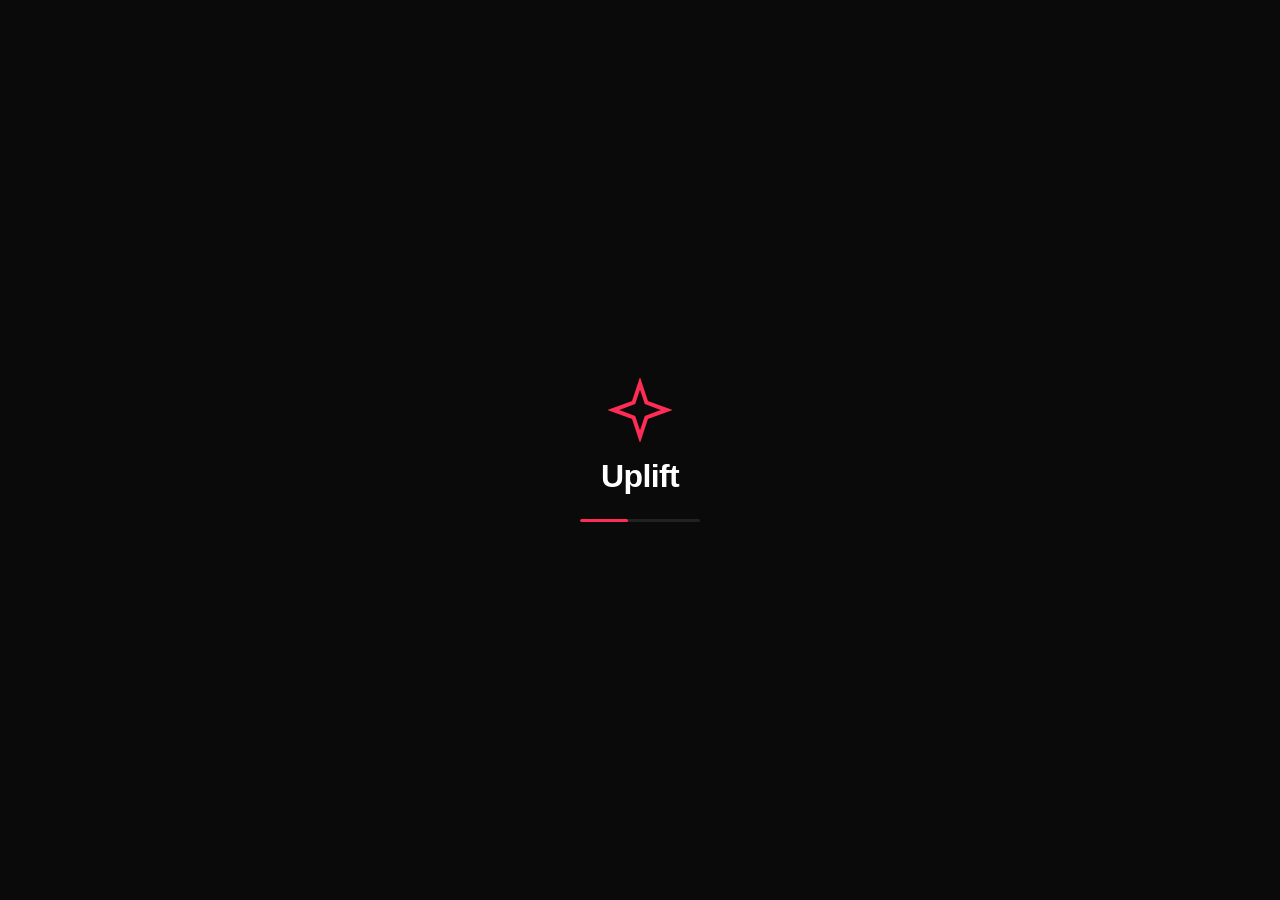
==== commit cc8c0561: "Add anonymous auth system, onboarding flow, and settings - Anonymous identity engine: random usernam" ====
--- a/index.html
+++ b/index.html
@@ -11,8 +11,24 @@
 </head>
 <body>
 
-  <!-- App Shell -->
-  <div id="app">
+  <!-- Splash Screen -->
+  <div id="splash" class="splash">
+    <div class="splash-content">
+      <div class="splash-logo">
+        <svg viewBox="0 0 24 24" fill="none" stroke="currentColor" stroke-width="1.5">
+          <path d="M12 2L14.4 9.2L22 12L14.4 14.8L12 22L9.6 14.8L2 12L9.6 9.2Z"/>
+        </svg>
+      </div>
+      <div class="splash-name">Uplift</div>
+      <div class="splash-loader"><div class="splash-loader-bar"></div></div>
+    </div>
+  </div>
+
+  <!-- Onboarding (shown if not logged in) -->
+  <div id="onboarding" class="onboarding" style="display:none;"></div>
+
+  <!-- App Shell (shown if logged in) -->
+  <div id="app" style="display:none;">
 
     <!-- Pages -->
     <div id="page-feed" class="page active"></div>
@@ -20,6 +36,7 @@
     <div id="page-create" class="page"></div>
     <div id="page-live" class="page"></div>
     <div id="page-profile" class="page"></div>
+    <div id="page-settings" class="page"></div>
 
     <!-- Comment Bottom Sheet -->
     <div id="comment-backdrop" class="comment-backdrop"></div>
@@ -31,7 +48,7 @@
       </div>
       <div class="comment-sheet-list" id="comment-list"></div>
       <div class="comment-sheet-input">
-        <div class="comment-avatar-small"></div>
+        <div class="comment-avatar-small" id="comment-user-avatar"></div>
         <input type="text" placeholder="Add a comment..." id="comment-input">
         <button class="comment-send" id="comment-send">
           <svg width="20" height="20" viewBox="0 0 24 24" fill="none" stroke="currentColor" stroke-width="2"><path d="M22 2L11 13"/><path d="M22 2L15 22L11 13L2 9L22 2Z"/></svg>
@@ -45,7 +62,7 @@
     <!-- Double-tap heart animation -->
     <div id="heart-burst" class="heart-burst">
       <svg width="80" height="80" viewBox="0 0 24 24" fill="#FF2D55"><path d="M20.84 4.61a5.5 5.5 0 0 0-7.78 0L12 5.67l-1.06-1.06a5.5 5.5 0 0 0-7.78 7.78l1.06 1.06L12 21.23l7.78-7.78 1.06-1.06a5.5 5.5 0 0 0 0-7.78z"/></svg>
-      </div>
+    </div>
 
     <!-- Bottom Navigation -->
     <nav id="bottom-nav" class="bottom-nav">
@@ -68,7 +85,7 @@
       </button>
       <button class="nav-item" data-page="profile">
         <svg width="24" height="24" viewBox="0 0 24 24" fill="none" stroke="currentColor" stroke-width="2"><path d="M20 21v-2a4 4 0 0 0-4-4H8a4 4 0 0 0-4 4v2"/><circle cx="12" cy="7" r="4"/></svg>
-        <span>Profile</span>
+        <span>Me</span>
       </button>
     </nav>
   </div>
--- a/css/app.css
+++ b/css/app.css
@@ -1302,3 +1302,311 @@
   from { opacity: 0; }
   to { opacity: 1; }
 }
+
+/* ============================================================
+   Splash Screen
+   ============================================================ */
+.splash {
+  position: fixed;
+  inset: 0;
+  background: var(--bg);
+  display: flex;
+  align-items: center;
+  justify-content: center;
+  z-index: 9999;
+  transition: opacity 0.5s, transform 0.5s;
+}
+.splash-exit {
+  opacity: 0;
+  transform: scale(1.05);
+}
+.splash-content {
+  display: flex;
+  flex-direction: column;
+  align-items: center;
+  gap: 16px;
+}
+.splash-logo {
+  width: 64px;
+  height: 64px;
+  animation: splashPulse 2s ease infinite;
+}
+.splash-logo svg { width: 100%; height: 100%; stroke: var(--accent); }
+.splash-name {
+  font-size: 32px;
+  font-weight: 800;
+  letter-spacing: -0.02em;
+}
+.splash-loader {
+  width: 120px;
+  height: 3px;
+  border-radius: 2px;
+  background: var(--bg-elevated);
+  overflow: hidden;
+  margin-top: 8px;
+}
+.splash-loader-bar {
+  width: 40%;
+  height: 100%;
+  border-radius: 2px;
+  background: var(--accent);
+  animation: splashLoad 1.2s ease infinite;
+}
+@keyframes splashPulse {
+  0%, 100% { transform: scale(1); }
+  50% { transform: scale(1.08); }
+}
+@keyframes splashLoad {
+  0% { transform: translateX(-100%); }
+  100% { transform: translateX(350%); }
+}
+
+/* ============================================================
+   Onboarding
+   ============================================================ */
+.onboarding {
+  position: fixed;
+  inset: 0;
+  background: var(--bg);
+  z-index: 5000;
+  display: flex;
+  align-items: center;
+  justify-content: center;
+  transition: opacity 0.4s;
+}
+.onboard-exit { animation: fadeOut 0.5s ease forwards; }
+.onboard-transitioning { opacity: 0.3; transition: opacity 0.15s; }
+@keyframes fadeOut { to { opacity: 0; transform: scale(0.95); } }
+
+.onboard-step {
+  width: 100%;
+  max-width: 400px;
+  padding: 40px 24px;
+  display: flex;
+  flex-direction: column;
+  align-items: center;
+  animation: slideUp 0.4s ease;
+  max-height: 100vh;
+  overflow-y: auto;
+}
+
+/* Welcome */
+.onboard-logo { text-align: center; margin-bottom: 32px; }
+.onboard-logo-icon {
+  width: 72px; height: 72px; margin: 0 auto 16px;
+  animation: splashPulse 3s ease infinite;
+}
+.onboard-logo-icon svg { width: 100%; height: 100%; stroke: var(--accent); }
+.onboard-app-name { font-size: 36px; font-weight: 800; letter-spacing: -0.02em; }
+.onboard-tagline { font-size: 16px; color: var(--text-secondary); margin-top: 4px; }
+
+.onboard-welcome-features {
+  display: flex; flex-direction: column; gap: 16px;
+  width: 100%; margin-bottom: 32px;
+}
+.onboard-feature {
+  display: flex; align-items: flex-start; gap: 14px;
+  padding: 14px 16px; border-radius: 14px;
+  background: var(--bg-surface); border: 1px solid var(--border);
+}
+.onboard-feature-icon { font-size: 24px; flex-shrink: 0; margin-top: 2px; }
+.onboard-feature strong { font-size: 14px; display: block; margin-bottom: 2px; }
+.onboard-feature p { font-size: 13px; color: var(--text-secondary); line-height: 1.4; margin: 0; }
+
+.onboard-btn {
+  width: 100%; padding: 16px; border-radius: 14px;
+  font-size: 16px; font-weight: 700; border: none; cursor: pointer;
+  transition: transform 0.15s, box-shadow 0.15s;
+}
+.onboard-btn:active { transform: scale(0.97); }
+.onboard-btn:disabled { opacity: 0.4; pointer-events: none; }
+.onboard-btn-primary {
+  background: var(--accent); color: white;
+  box-shadow: 0 4px 20px var(--accent-glow);
+}
+
+.onboard-privacy-note {
+  margin-top: 16px; font-size: 12px; color: var(--text-muted); text-align: center;
+}
+
+/* Step header (back + progress) */
+.onboard-step-header {
+  display: flex; align-items: center; gap: 12px; width: 100%; margin-bottom: 24px;
+}
+.onboard-back {
+  background: none; border: none; color: var(--text-secondary); cursor: pointer; padding: 4px;
+}
+.onboard-progress {
+  flex: 1; height: 4px; border-radius: 2px; background: var(--bg-elevated);
+}
+.onboard-progress-fill {
+  height: 100%; border-radius: 2px; background: var(--accent); transition: width 0.3s;
+}
+
+.onboard-title { font-size: 24px; font-weight: 800; margin-bottom: 8px; text-align: center; }
+.onboard-subtitle { font-size: 14px; color: var(--text-secondary); text-align: center; margin-bottom: 24px; line-height: 1.4; }
+
+/* Interest cards */
+.onboard-interest-grid {
+  display: grid; grid-template-columns: 1fr 1fr; gap: 10px; width: 100%; margin-bottom: 24px;
+}
+.onboard-interest-card {
+  position: relative; padding: 18px 14px; border-radius: 14px; border: 2px solid var(--border);
+  background: var(--bg-surface); cursor: pointer; text-align: center;
+  transition: border-color 0.2s, background 0.2s, transform 0.15s;
+  display: flex; flex-direction: column; align-items: center; gap: 6px;
+}
+.onboard-interest-card:active { transform: scale(0.96); }
+.onboard-interest-card.selected {
+  border-color: var(--cat-color); background: color-mix(in srgb, var(--cat-color) 8%, transparent);
+}
+.onboard-interest-emoji { font-size: 28px; }
+.onboard-interest-name { font-size: 13px; font-weight: 600; }
+.onboard-interest-check {
+  position: absolute; top: 8px; right: 8px; width: 22px; height: 22px;
+  border-radius: 50%; background: var(--cat-color); display: none;
+  align-items: center; justify-content: center;
+}
+.onboard-interest-check svg { width: 14px; height: 14px; stroke: white; }
+.onboard-interest-card.selected .onboard-interest-check { display: flex; }
+
+/* Identity card */
+.onboard-identity-card {
+  display: flex; flex-direction: column; align-items: center; gap: 8px;
+  padding: 28px 20px; border-radius: 18px;
+  background: var(--bg-surface); border: 1px solid var(--border);
+  width: 100%; margin-bottom: 20px;
+}
+.onboard-avatar {
+  width: 72px; height: 72px; border-radius: 50%; border: 3px solid;
+  display: flex; align-items: center; justify-content: center;
+  font-size: 24px; font-weight: 800; margin-bottom: 4px;
+}
+.onboard-identity-name { font-size: 20px; font-weight: 700; }
+.onboard-identity-username { font-size: 14px; color: var(--text-secondary); }
+.onboard-identity-actions {
+  display: flex; gap: 10px; margin-top: 12px;
+}
+.onboard-reroll {
+  display: flex; align-items: center; gap: 6px; padding: 8px 14px;
+  border-radius: 10px; border: 1px solid var(--border); background: var(--bg-elevated);
+  color: var(--text-secondary); font-size: 12px; font-weight: 600; cursor: pointer;
+  transition: background 0.15s, transform 0.15s;
+}
+.onboard-reroll:active { transform: scale(0.95); background: var(--bg-surface); }
+
+.onboard-anon-badge {
+  display: flex; align-items: center; gap: 8px;
+  padding: 10px 16px; border-radius: 10px;
+  background: rgba(74,223,138,0.08); border: 1px solid rgba(74,223,138,0.15);
+  color: var(--environment); font-size: 12px; font-weight: 600;
+  width: 100%; margin-bottom: 24px;
+}
+
+/* ============================================================
+   Settings Page
+   ============================================================ */
+.settings-page {
+  height: 100%; overflow-y: auto; -webkit-overflow-scrolling: touch;
+  padding-bottom: calc(var(--nav-height) + var(--safe-bottom) + 20px);
+}
+.settings-header {
+  display: flex; align-items: center; justify-content: space-between;
+  padding: 48px 16px 16px; position: sticky; top: 0;
+  background: var(--bg); z-index: 10;
+}
+.settings-header h1 { font-size: 18px; font-weight: 700; }
+.settings-back { color: var(--text-primary); }
+
+.settings-section { padding: 0 16px; margin-bottom: 28px; }
+.settings-section-title {
+  font-size: 12px; font-weight: 600; color: var(--text-muted);
+  text-transform: uppercase; letter-spacing: 0.05em;
+  margin-bottom: 10px; padding-left: 4px;
+}
+
+.settings-identity-card {
+  display: flex; align-items: center; gap: 14px;
+  padding: 16px; border-radius: 14px; background: var(--bg-surface);
+  border: 1px solid var(--border); margin-bottom: 12px;
+}
+.settings-avatar {
+  width: 48px; height: 48px; border-radius: 50%; border: 2px solid;
+  display: flex; align-items: center; justify-content: center;
+  font-size: 18px; font-weight: 800; flex-shrink: 0;
+}
+.settings-display-name { font-size: 16px; font-weight: 700; }
+.settings-username { font-size: 13px; color: var(--text-secondary); }
+
+.settings-row-group {
+  border-radius: 14px; overflow: hidden; border: 1px solid var(--border);
+  background: var(--bg-surface);
+}
+.settings-row {
+  display: flex; align-items: center; gap: 12px;
+  padding: 14px 16px; width: 100%; text-align: left;
+  border-bottom: 1px solid var(--border);
+  transition: background 0.15s;
+}
+.settings-row:last-child { border-bottom: none; }
+.settings-row:active { background: var(--bg-elevated); }
+.settings-row-icon { width: 24px; display: flex; align-items: center; justify-content: center; color: var(--text-secondary); flex-shrink: 0; }
+.settings-row-label { flex: 1; font-size: 15px; }
+.settings-row-arrow { color: var(--text-muted); flex-shrink: 0; }
+.settings-row-desc { font-size: 12px; color: var(--text-muted); margin-top: 2px; line-height: 1.4; }
+.settings-row-info { flex: 1; }
+.settings-info-row { pointer-events: none; }
+.settings-toggle-row { pointer-events: auto; }
+.settings-toggle-row:active { background: transparent; }
+
+/* Toggle switch */
+.settings-toggle { position: relative; width: 44px; height: 26px; flex-shrink: 0; }
+.settings-toggle input { opacity: 0; width: 0; height: 0; }
+.settings-toggle-track {
+  position: absolute; inset: 0; border-radius: 13px;
+  background: var(--bg-elevated); border: 1px solid var(--border);
+  transition: background 0.3s; cursor: pointer;
+}
+.settings-toggle-track::before {
+  content: ''; position: absolute; top: 2px; left: 2px;
+  width: 20px; height: 20px; border-radius: 50%;
+  background: var(--text-secondary); transition: transform 0.3s, background 0.3s;
+}
+.settings-toggle input:checked + .settings-toggle-track {
+  background: var(--accent); border-color: var(--accent);
+}
+.settings-toggle input:checked + .settings-toggle-track::before {
+  transform: translateX(18px); background: white;
+}
+
+/* Logout */
+.settings-logout {
+  display: flex; align-items: center; justify-content: center; gap: 8px;
+  width: 100%; padding: 14px; border-radius: 14px;
+  background: rgba(239,68,68,0.08); border: 1px solid rgba(239,68,68,0.15);
+  color: #EF4444; font-size: 15px; font-weight: 600;
+  cursor: pointer; transition: background 0.15s;
+}
+.settings-logout:active { background: rgba(239,68,68,0.15); }
+.settings-logout-note {
+  font-size: 12px; color: var(--text-muted); text-align: center;
+  margin-top: 8px; padding: 0 8px; line-height: 1.4;
+}
+
+/* ============================================================
+   Profile Enhancements
+   ============================================================ */
+.profile-top-bar {
+  display: flex; align-items: center; justify-content: space-between;
+  padding: 48px 16px 8px; position: sticky; top: 0;
+  background: var(--bg); z-index: 10;
+}
+.profile-top-username { font-size: 15px; font-weight: 700; }
+.profile-settings-btn { color: var(--text-secondary); padding: 4px; }
+
+.profile-anon-badge {
+  display: inline-flex; align-items: center; gap: 4px;
+  padding: 3px 10px; border-radius: 12px;
+  background: rgba(74,223,138,0.1); color: var(--environment);
+  font-size: 11px; font-weight: 600; margin-bottom: 16px;
+}
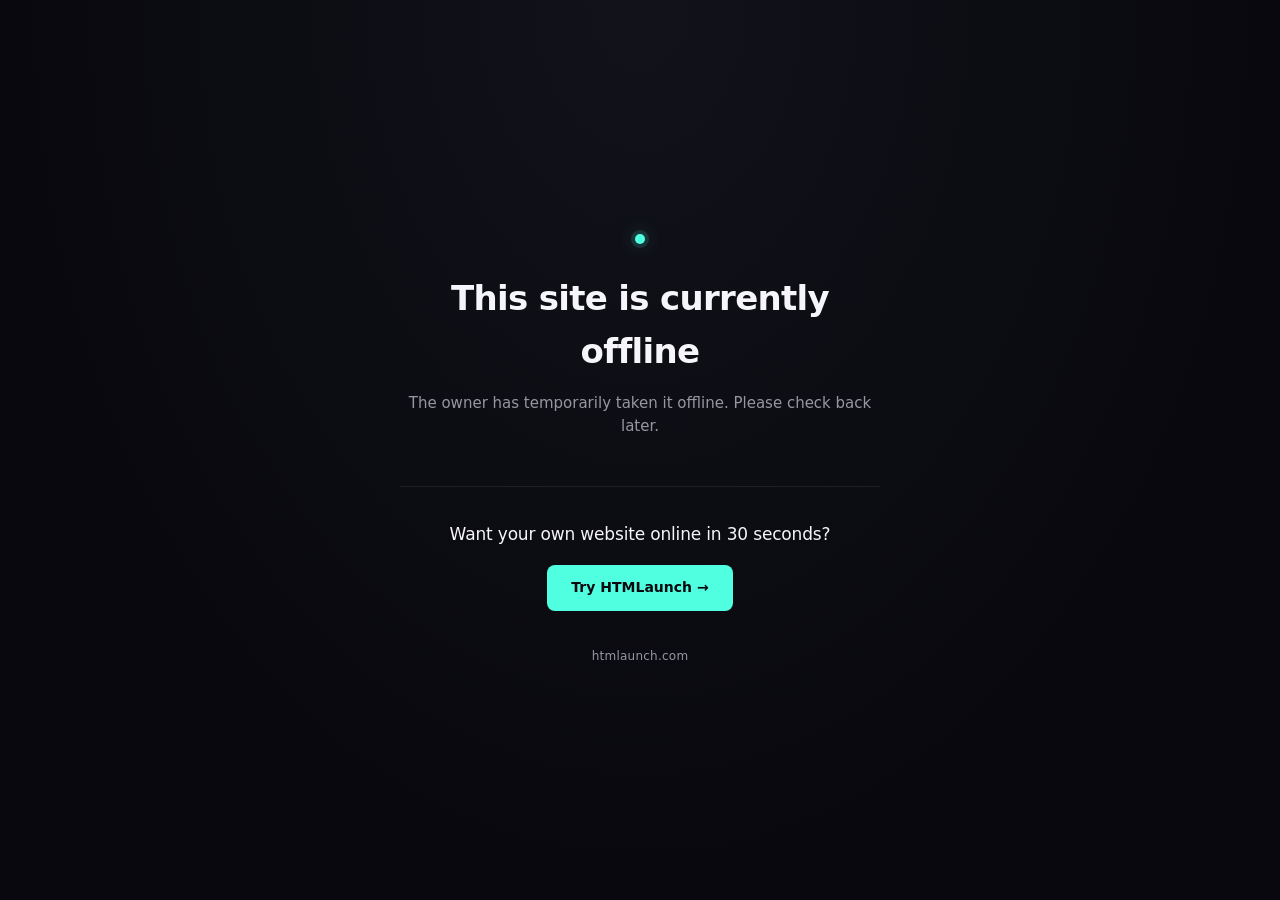
==== commit 45e07703: "Paused via HTMLaunch (temporary; restored on republish)" ====
--- a/index.html
+++ b/index.html
@@ -1,95 +1,76 @@
 <!DOCTYPE html>
 <html lang="en">
 <head>
-  <meta charset="UTF-8">
-  <meta name="viewport" content="width=device-width, initial-scale=1.0, maximum-scale=1.0, user-scalable=no, viewport-fit=cover">
-  <meta name="theme-color" content="#0a0a0a">
-  <meta name="apple-mobile-web-app-capable" content="yes">
-  <meta name="apple-mobile-web-app-status-bar-style" content="black-translucent">
-  <title>Uplift — Content That Matters</title>
-  <link rel="stylesheet" href="css/app.css">
+<meta charset="utf-8">
+<meta name="viewport" content="width=device-width,initial-scale=1">
+<title>This site is currently offline</title>
+<meta name="robots" content="noindex">
+<style>
+:root { color-scheme: dark; }
+*,*::before,*::after { box-sizing: border-box; margin: 0; padding: 0; }
+html, body { height: 100%; }
+body {
+  font-family: -apple-system, BlinkMacSystemFont, "Segoe UI", Inter, system-ui, sans-serif;
+  background: radial-gradient(ellipse at top, #12121A 0%, #08080E 70%);
+  color: #F5F5FA;
+  display: flex;
+  align-items: center;
+  justify-content: center;
+  padding: 24px;
+  line-height: 1.55;
+  -webkit-font-smoothing: antialiased;
+}
+.card { width: 100%; max-width: 480px; text-align: center; }
+.status-dot {
+  width: 10px; height: 10px; border-radius: 50%;
+  background: #4FFFE0;
+  box-shadow: 0 0 0 4px rgba(79,255,224,0.12), 0 0 20px rgba(79,255,224,0.4);
+  margin: 0 auto 28px;
+  animation: pulse 2.4s ease-in-out infinite;
+}
+@keyframes pulse {
+  0%, 100% { opacity: 0.85; }
+  50% { opacity: 0.4; }
+}
+h1 {
+  font-size: clamp(26px, 4.5vw, 34px); font-weight: 600;
+  letter-spacing: -0.02em; margin-bottom: 14px; color: #F5F5FA;
+}
+p.lead { color: #9797A0; font-size: 15px; margin-bottom: 48px; }
+.invite {
+  border-top: 1px solid rgba(255,255,255,0.08);
+  padding-top: 34px;
+}
+.invite-title {
+  font-size: 17px; font-weight: 500;
+  color: #F5F5FA; margin-bottom: 18px;
+  letter-spacing: -0.01em;
+}
+.invite-cta {
+  display: inline-block;
+  background: #4FFFE0; color: #08080E;
+  font-weight: 600; font-size: 14px;
+  padding: 12px 24px; border-radius: 8px;
+  text-decoration: none;
+  transition: transform 0.15s ease, filter 0.15s ease;
+}
+.invite-cta:hover { transform: translateY(-1px); filter: brightness(1.08); }
+.invite-cta:focus-visible { outline: 2px solid #4FFFE0; outline-offset: 3px; }
+.footer { margin-top: 36px; font-size: 12px; color: #6B6B74; letter-spacing: 0.02em; }
+.footer a { color: #9797A0; text-decoration: none; }
+.footer a:hover { color: #F5F5FA; }
+</style>
 </head>
 <body>
-
-  <!-- Splash Screen -->
-  <div id="splash" class="splash">
-    <div class="splash-content">
-      <div class="splash-logo">
-        <svg viewBox="0 0 24 24" fill="none" stroke="currentColor" stroke-width="1.5">
-          <path d="M12 2L14.4 9.2L22 12L14.4 14.8L12 22L9.6 14.8L2 12L9.6 9.2Z"/>
-        </svg>
-      </div>
-      <div class="splash-name">Uplift</div>
-      <div class="splash-loader"><div class="splash-loader-bar"></div></div>
-    </div>
-  </div>
-
-  <!-- Onboarding (shown if not logged in) -->
-  <div id="onboarding" class="onboarding" style="display:none;"></div>
-
-  <!-- App Shell (shown if logged in) -->
-  <div id="app" style="display:none;">
-
-    <!-- Pages -->
-    <div id="page-feed" class="page active"></div>
-    <div id="page-discover" class="page"></div>
-    <div id="page-create" class="page"></div>
-    <div id="page-live" class="page"></div>
-    <div id="page-profile" class="page"></div>
-    <div id="page-settings" class="page"></div>
-
-    <!-- Comment Bottom Sheet -->
-    <div id="comment-backdrop" class="comment-backdrop"></div>
-    <div id="comment-sheet" class="comment-sheet">
-      <div class="comment-sheet-handle"></div>
-      <div class="comment-sheet-header">
-        <span class="comment-sheet-count"></span>
-        <button class="comment-sheet-close" aria-label="Close comments">&times;</button>
-      </div>
-      <div class="comment-sheet-list" id="comment-list"></div>
-      <div class="comment-sheet-input">
-        <div class="comment-avatar-small" id="comment-user-avatar"></div>
-        <input type="text" placeholder="Add a comment..." id="comment-input">
-        <button class="comment-send" id="comment-send">
-          <svg width="20" height="20" viewBox="0 0 24 24" fill="none" stroke="currentColor" stroke-width="2"><path d="M22 2L11 13"/><path d="M22 2L15 22L11 13L2 9L22 2Z"/></svg>
-        </button>
-      </div>
-    </div>
-
-    <!-- Toast notification -->
-    <div id="toast" class="toast"></div>
-
-    <!-- Double-tap heart animation -->
-    <div id="heart-burst" class="heart-burst">
-      <svg width="80" height="80" viewBox="0 0 24 24" fill="#FF2D55"><path d="M20.84 4.61a5.5 5.5 0 0 0-7.78 0L12 5.67l-1.06-1.06a5.5 5.5 0 0 0-7.78 7.78l1.06 1.06L12 21.23l7.78-7.78 1.06-1.06a5.5 5.5 0 0 0 0-7.78z"/></svg>
-    </div>
-
-    <!-- Bottom Navigation -->
-    <nav id="bottom-nav" class="bottom-nav">
-      <button class="nav-item active" data-page="feed">
-        <svg width="24" height="24" viewBox="0 0 24 24" fill="none" stroke="currentColor" stroke-width="2"><path d="M3 9l9-7 9 7v11a2 2 0 0 1-2 2H5a2 2 0 0 1-2-2z"/><polyline points="9 22 9 12 15 12 15 22"/></svg>
-        <span>Home</span>
-      </button>
-      <button class="nav-item" data-page="discover">
-        <svg width="24" height="24" viewBox="0 0 24 24" fill="none" stroke="currentColor" stroke-width="2"><circle cx="11" cy="11" r="8"/><path d="M21 21l-4.35-4.35"/></svg>
-        <span>Discover</span>
-      </button>
-      <button class="nav-item nav-create" data-page="create">
-        <div class="nav-create-btn">
-          <svg width="24" height="24" viewBox="0 0 24 24" fill="none" stroke="currentColor" stroke-width="2.5"><line x1="12" y1="5" x2="12" y2="19"/><line x1="5" y1="12" x2="19" y2="12"/></svg>
-        </div>
-      </button>
-      <button class="nav-item" data-page="live">
-        <svg width="24" height="24" viewBox="0 0 24 24" fill="none" stroke="currentColor" stroke-width="2"><path d="M1 12s4-8 11-8 11 8 11 8-4 8-11 8-11-8-11-8z"/><circle cx="12" cy="12" r="3"/></svg>
-        <span>Live</span>
-      </button>
-      <button class="nav-item" data-page="profile">
-        <svg width="24" height="24" viewBox="0 0 24 24" fill="none" stroke="currentColor" stroke-width="2"><path d="M20 21v-2a4 4 0 0 0-4-4H8a4 4 0 0 0-4 4v2"/><circle cx="12" cy="7" r="4"/></svg>
-        <span>Me</span>
-      </button>
-    </nav>
-  </div>
-
-  <script type="module" src="js/app.js"></script>
+  <main class="card">
+    <div class="status-dot" aria-hidden="true"></div>
+    <h1>This site is currently offline</h1>
+    <p class="lead">The owner has temporarily taken it offline. Please check back later.</p>
+    <section class="invite">
+      <div class="invite-title">Want your own website online in 30 seconds?</div>
+      <a class="invite-cta" href="https://htmlaunch.com/">Try HTMLaunch &rarr;</a>
+    </section>
+    <div class="footer"><a href="https://htmlaunch.com/">htmlaunch.com</a></div>
+  </main>
 </body>
-</html>
+</html>
